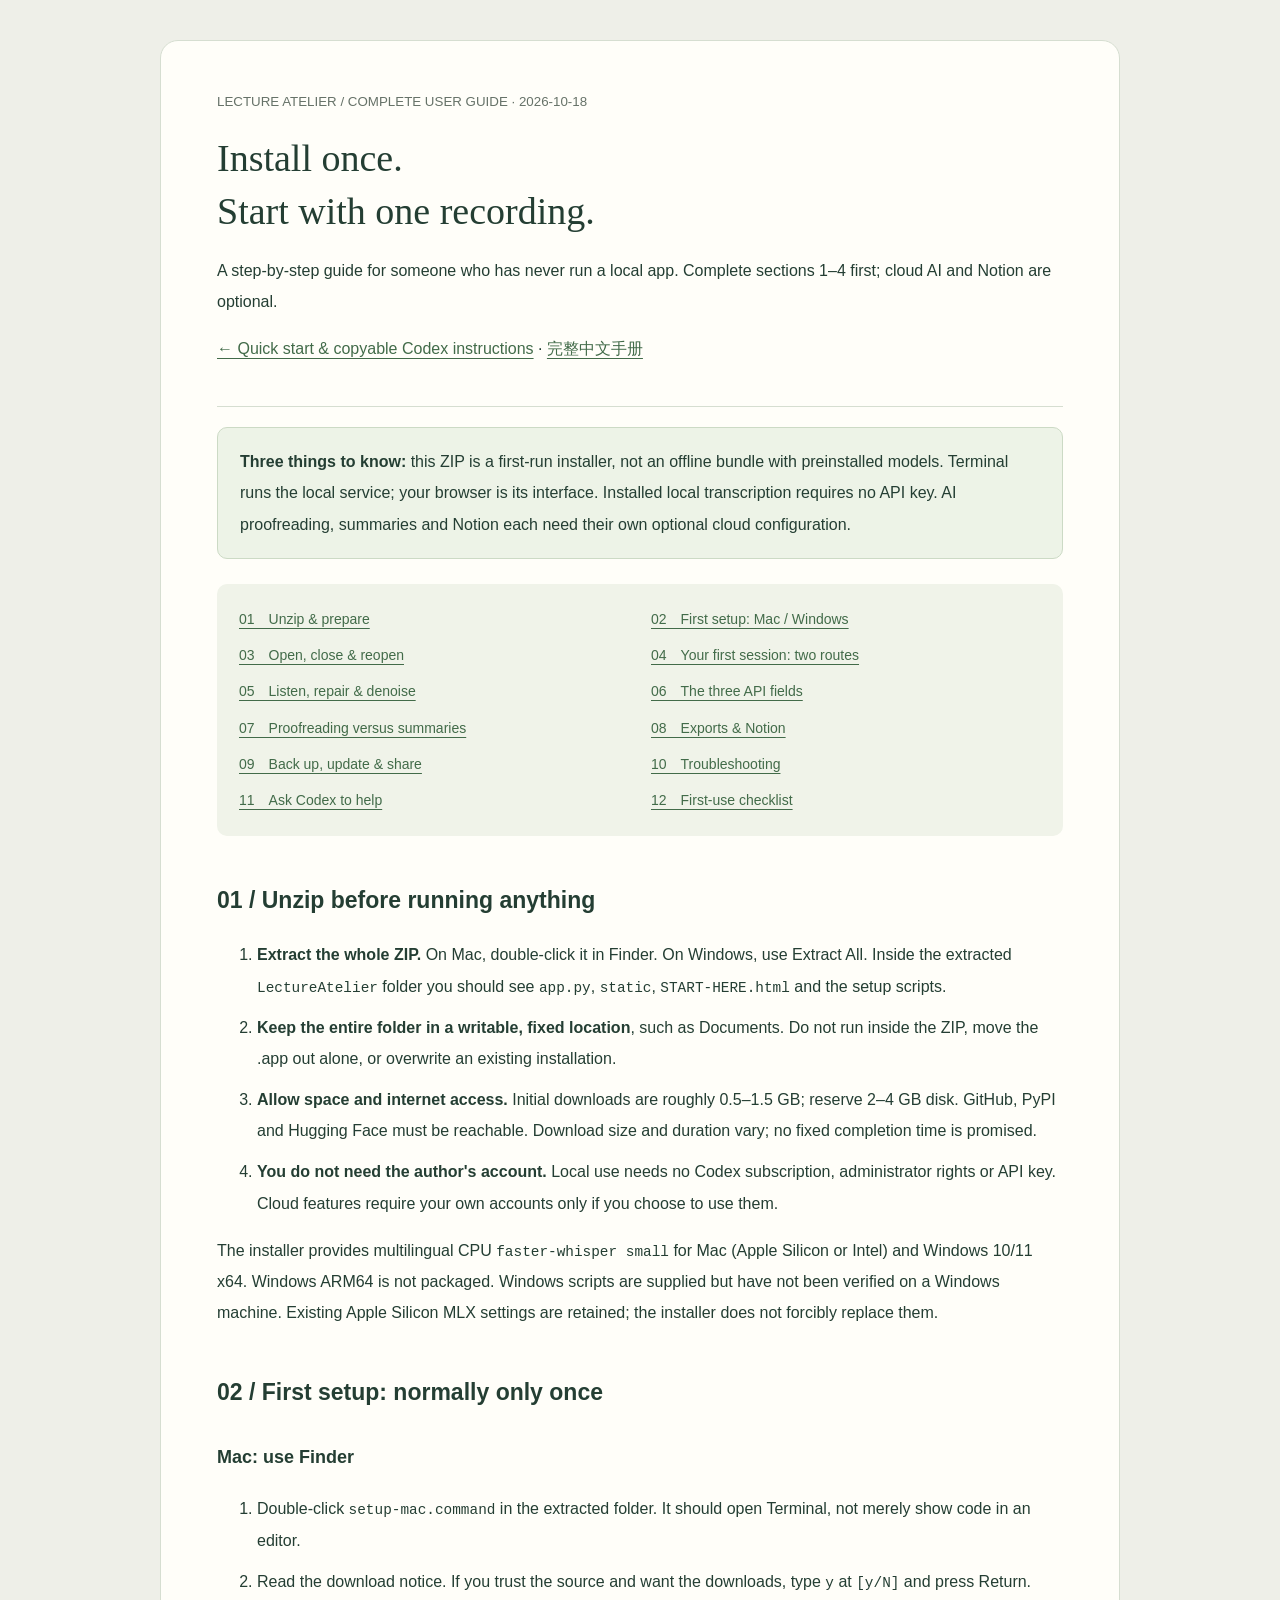
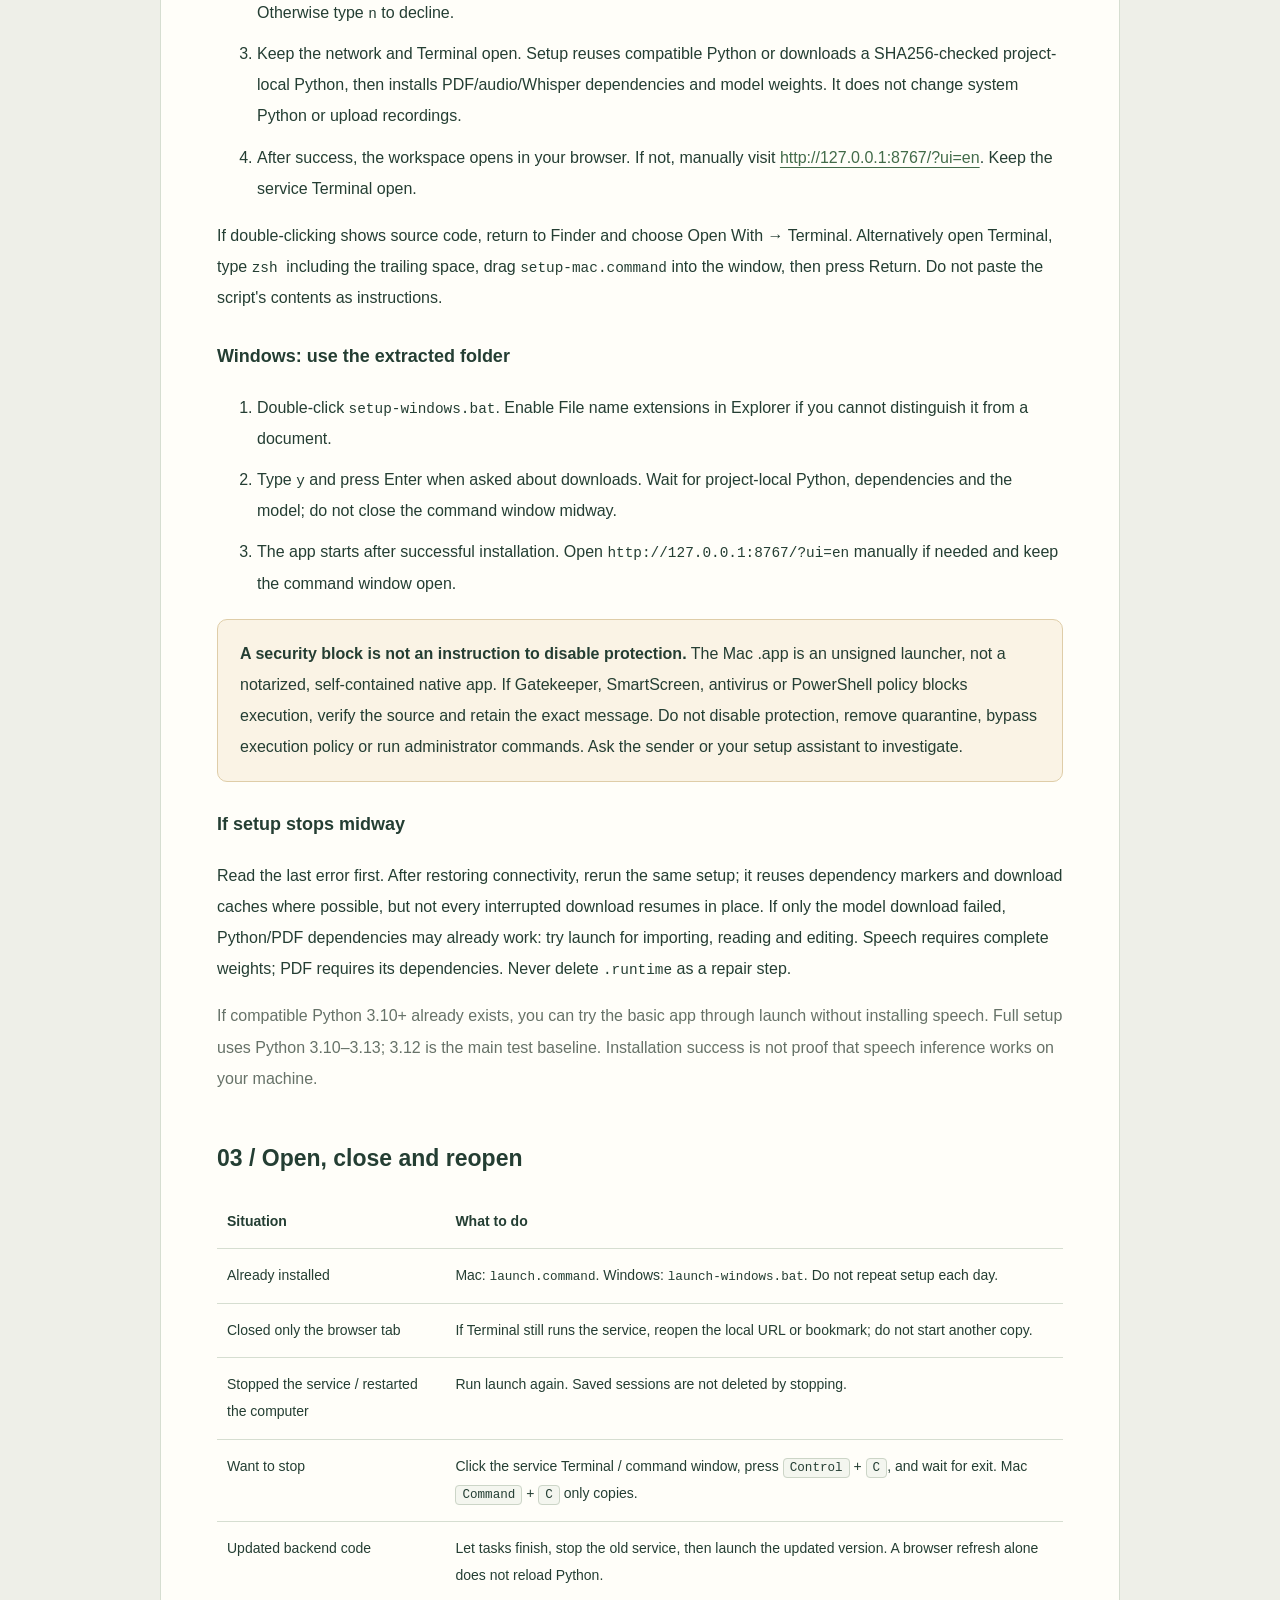
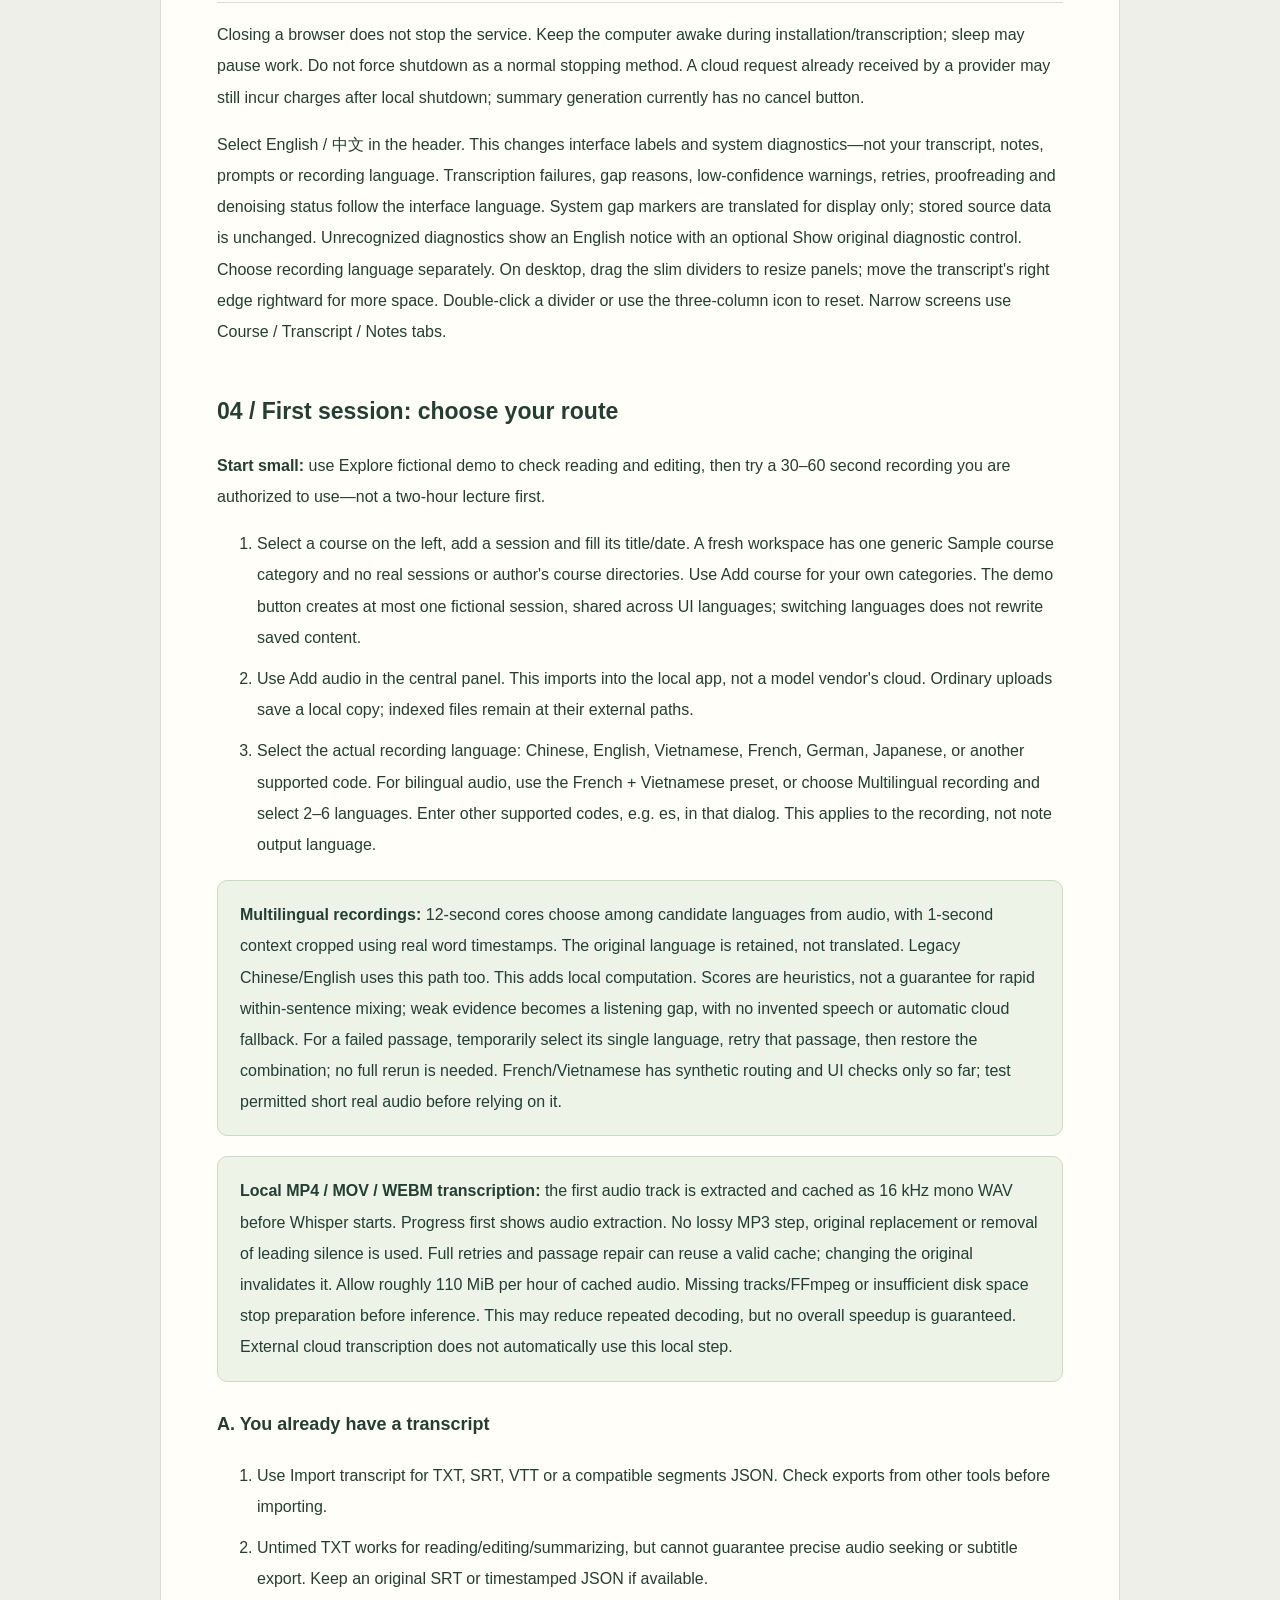
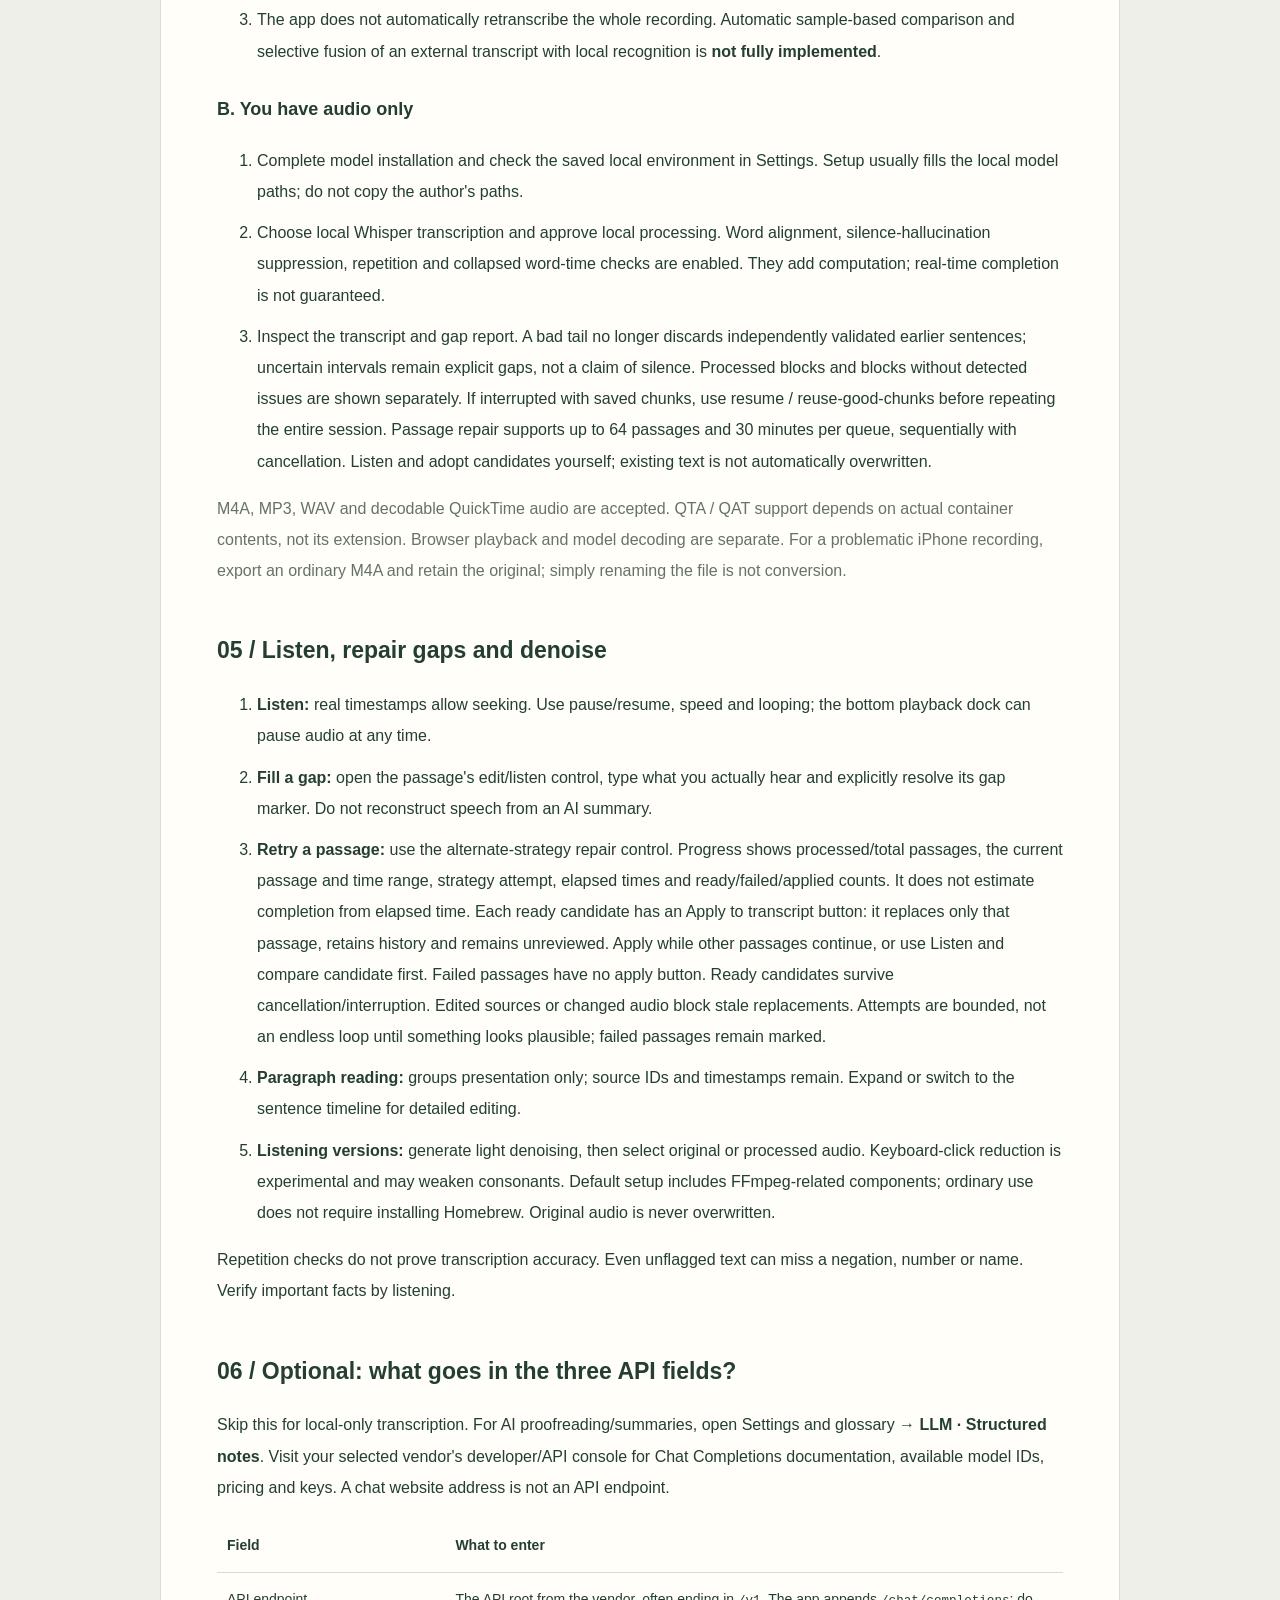
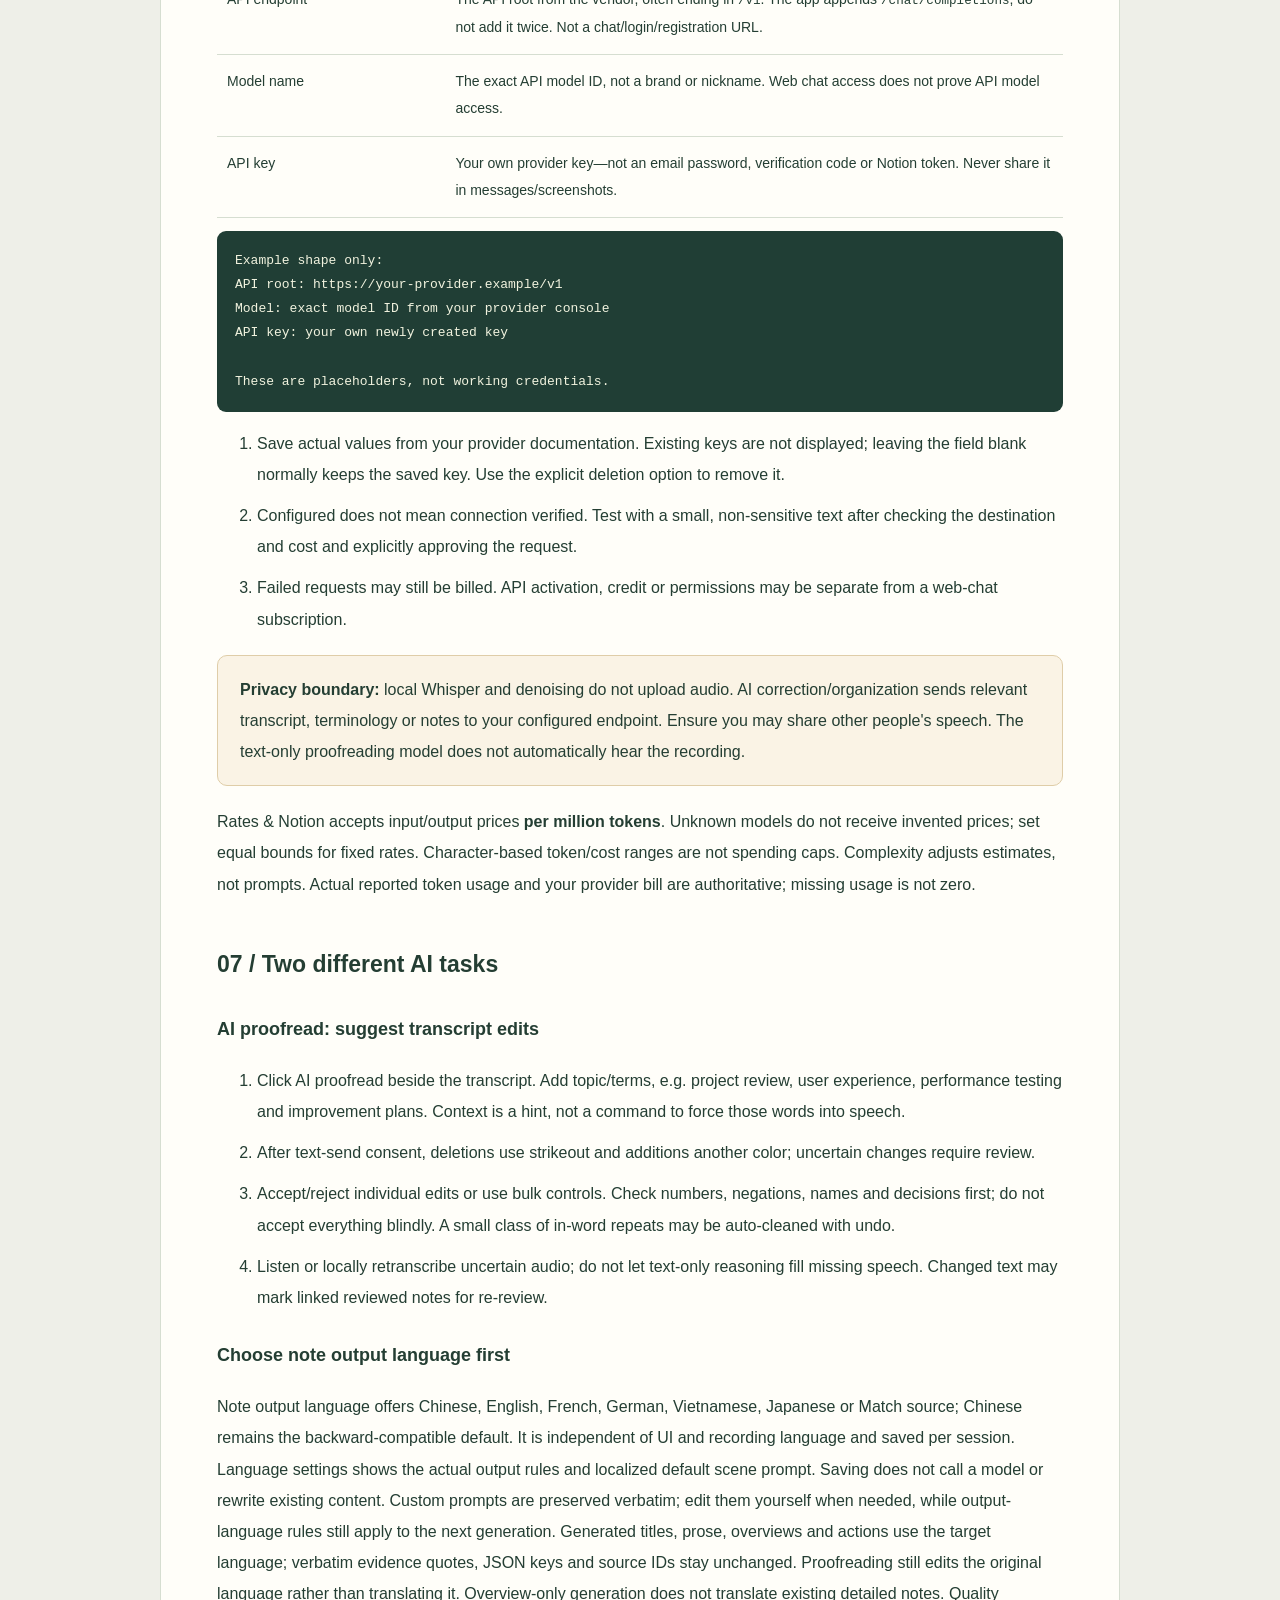
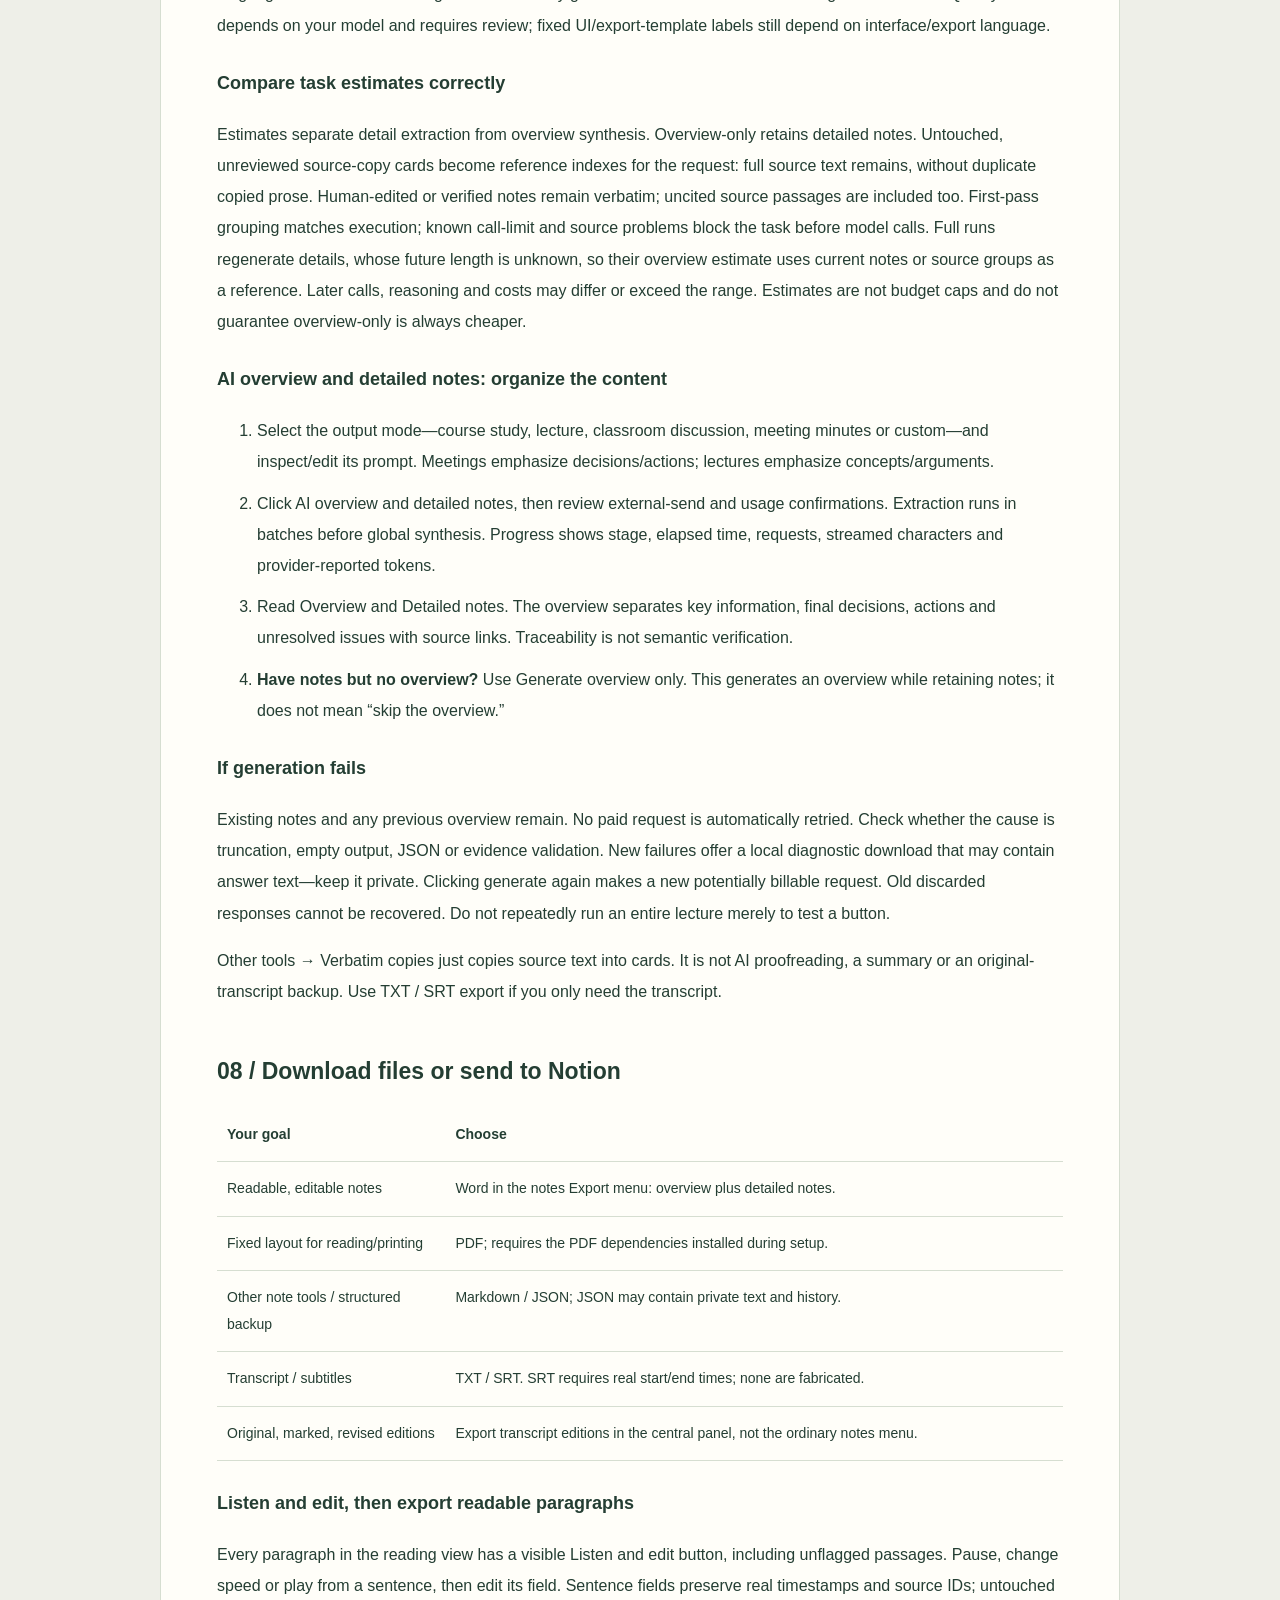
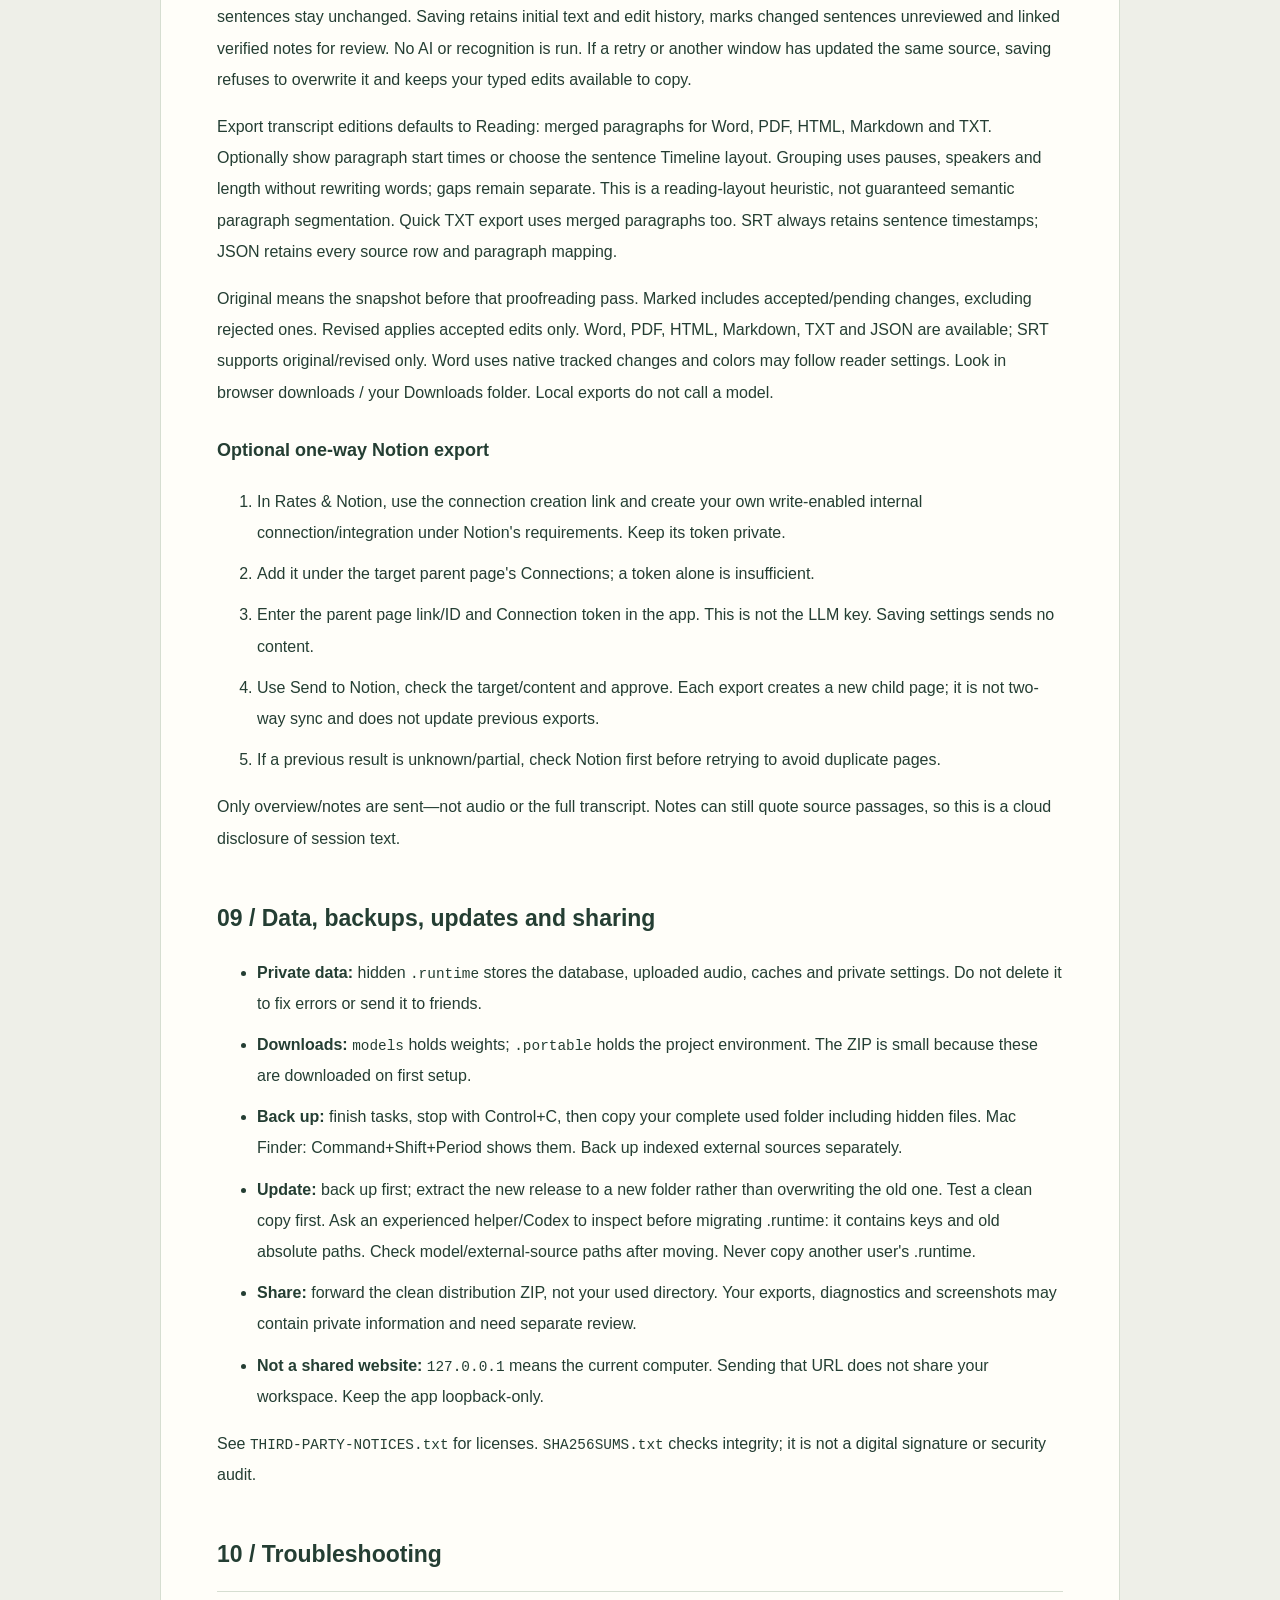
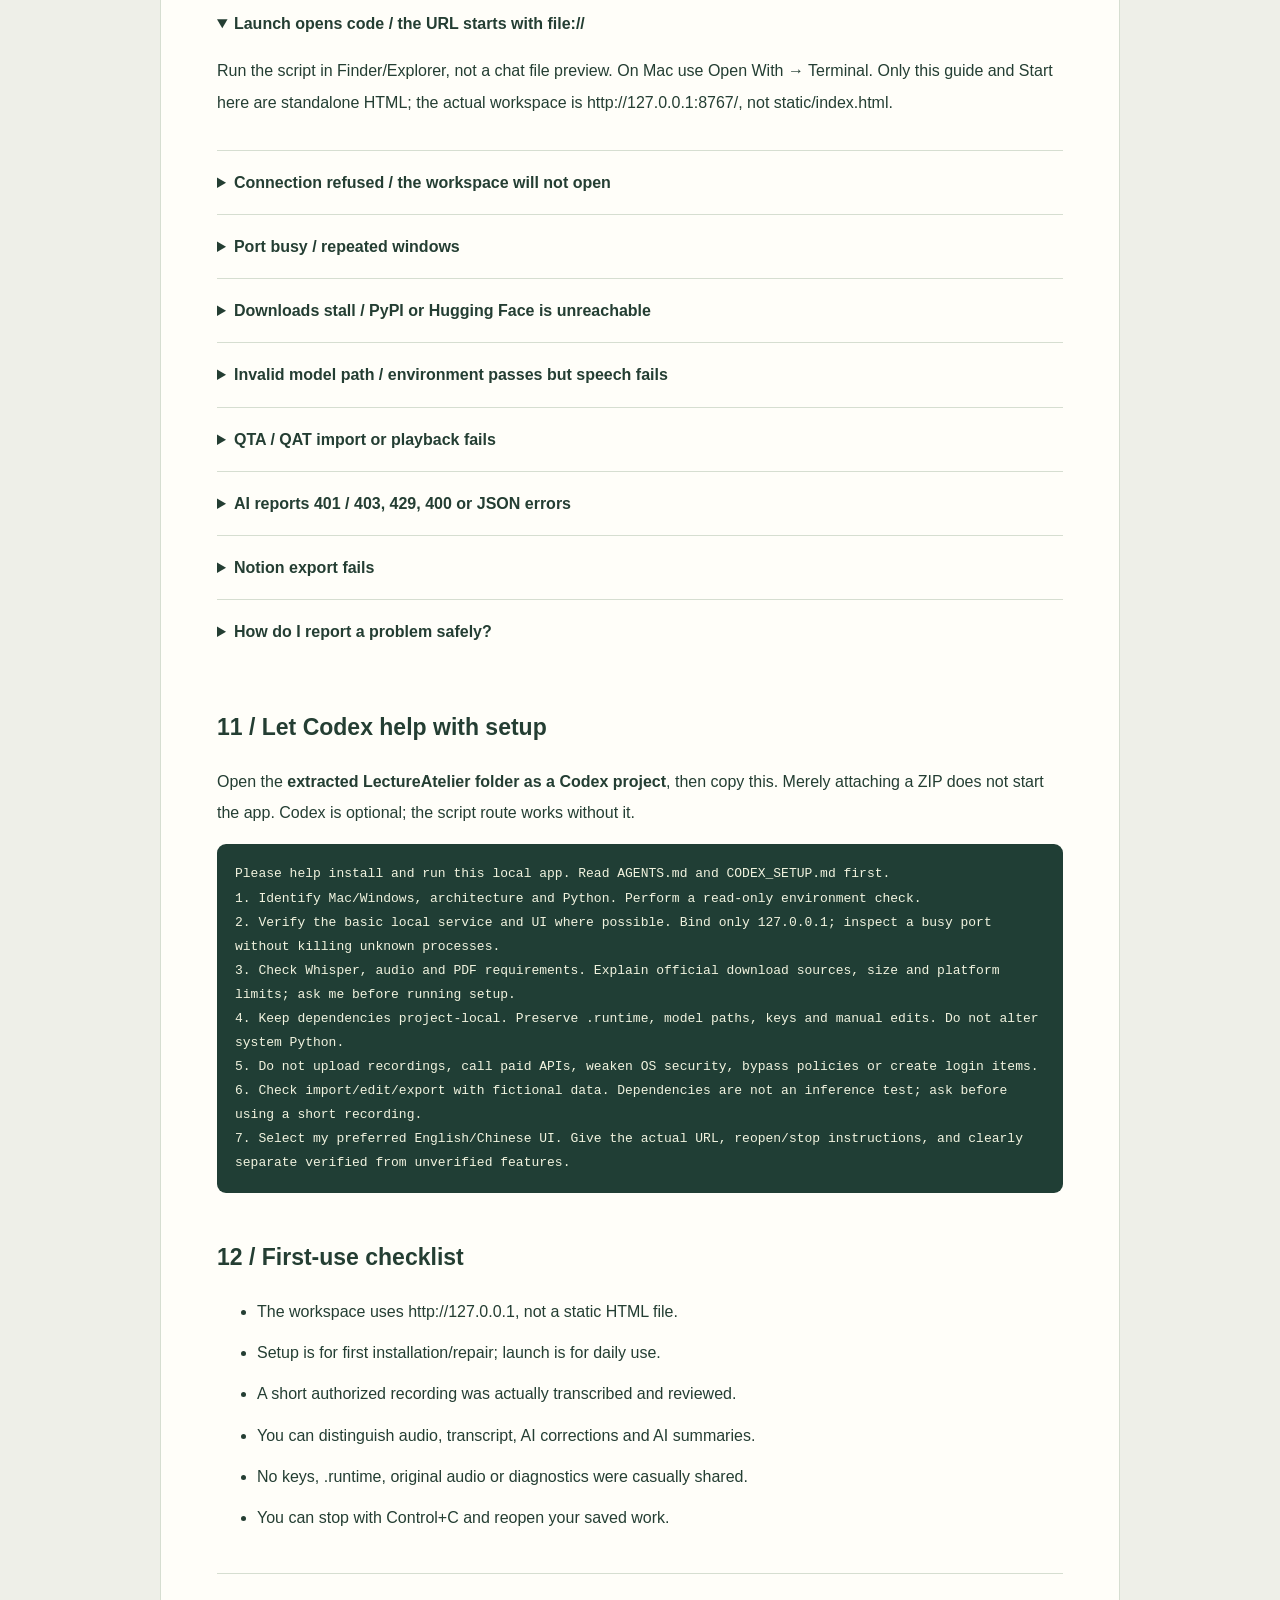
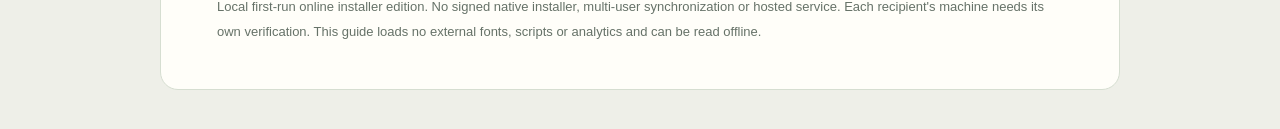
==== FRIEND-GUIDE-EN.html @ d47e8a56 "Initial public source release of Lecture Atelier" ====
<!doctype html>
<html lang="en"><head><meta charset="utf-8"><meta name="viewport" content="width=device-width,initial-scale=1">
<title>Complete installation & user guide · Lecture Atelier</title><style>
:root{color-scheme:light;--ink:#243e33;--muted:#667268;--line:#d6ded1}*{box-sizing:border-box}body{margin:0;background:#eeefe8;color:var(--ink);font:16px/1.95 -apple-system,BlinkMacSystemFont,"PingFang SC",sans-serif}main{max-width:960px;margin:40px auto;padding:44px 56px;background:#fffef9;border:1px solid var(--line);border-radius:18px}header{border-bottom:1px solid var(--line);padding-bottom:26px}small,.hint{color:var(--muted)}h1{font:500 38px/1.4 "Songti SC",Georgia,serif;margin:16px 0}h2{font-size:23px;margin:42px 0 14px}h3{font-size:18px;margin-top:25px}a{color:#426b49;text-underline-offset:4px;overflow-wrap:anywhere}nav{display:grid;grid-template-columns:1fr 1fr;gap:9px 22px;padding:22px;background:#f0f3e9;border-radius:10px;margin:25px 0}nav a{font-size:14px}.callout{padding:18px 22px;border:1px solid #ccdac5;border-radius:10px;background:#edf3e7;margin:20px 0}.warning{background:#faf3e5;border-color:#dfcda8}table{width:100%;border-collapse:collapse;font-size:14px}th,td{padding:13px 10px;text-align:left;border-bottom:1px solid var(--line);vertical-align:top;overflow-wrap:anywhere}th:first-child{width:27%}pre{padding:18px;background:#203e35;color:#f1f3df;border-radius:9px;white-space:pre-wrap;overflow-wrap:anywhere;font:13px/1.85 Menlo,Consolas,monospace}code,kbd{font-family:Menlo,Consolas,monospace;font-size:.9em;overflow-wrap:anywhere}kbd{border:1px solid #ccd5c7;border-radius:4px;padding:2px 6px;background:#f4f6ef}li{margin:10px 0}details{border-top:1px solid var(--line);padding:16px 0}summary{cursor:pointer;font-weight:600}section{scroll-margin-top:20px}:focus-visible{outline:3px solid #718b65;outline-offset:4px}footer{margin-top:40px;padding-top:20px;border-top:1px solid var(--line);font-size:13px;color:var(--muted)}@media(max-width:680px){main{margin:10px;padding:26px 22px}h1{font-size:29px}nav{grid-template-columns:1fr;padding:18px}table{font-size:13px}td,th{padding:10px 6px}ol,ul{padding-left:23px}}@media print{body{background:white}main{border:0;margin:0;padding:15px}nav{display:none}pre{background:#eee;color:#111}h2{break-after:avoid}}
</style></head><body><main>
<header><small>LECTURE ATELIER / COMPLETE USER GUIDE · 2026-10-18</small><h1>Install once.<br>Start with one recording.</h1><p>A step-by-step guide for someone who has never run a local app. Complete sections 1–4 first; cloud AI and Notion are optional.</p><p><a href="START-HERE.html">← Quick start & copyable Codex instructions</a> · <a href="FRIEND-GUIDE.html">完整中文手册</a></p></header>
<div class="callout"><strong>Three things to know:</strong> this ZIP is a first-run installer, not an offline bundle with preinstalled models. Terminal runs the local service; your browser is its interface. Installed local transcription requires no API key. AI proofreading, summaries and Notion each need their own optional cloud configuration.</div>
<nav aria-label="Contents"><a href="#prepare">01　Unzip & prepare</a><a href="#install">02　First setup: Mac / Windows</a><a href="#daily">03　Open, close & reopen</a><a href="#first">04　Your first session: two routes</a><a href="#review">05　Listen, repair & denoise</a><a href="#api">06　The three API fields</a><a href="#ai">07　Proofreading versus summaries</a><a href="#export">08　Exports & Notion</a><a href="#data">09　Back up, update & share</a><a href="#trouble">10　Troubleshooting</a><a href="#codex">11　Ask Codex to help</a><a href="#checklist">12　First-use checklist</a></nav>

<section id="prepare"><h2>01 / Unzip before running anything</h2><ol>
<li><strong>Extract the whole ZIP.</strong> On Mac, double-click it in Finder. On Windows, use Extract All. Inside the extracted <code>LectureAtelier</code> folder you should see <code>app.py</code>, <code>static</code>, <code>START-HERE.html</code> and the setup scripts.</li>
<li><strong>Keep the entire folder in a writable, fixed location</strong>, such as Documents. Do not run inside the ZIP, move the .app out alone, or overwrite an existing installation.</li>
<li><strong>Allow space and internet access.</strong> Initial downloads are roughly 0.5–1.5 GB; reserve 2–4 GB disk. GitHub, PyPI and Hugging Face must be reachable. Download size and duration vary; no fixed completion time is promised.</li>
<li><strong>You do not need the author's account.</strong> Local use needs no Codex subscription, administrator rights or API key. Cloud features require your own accounts only if you choose to use them.</li></ol>
<p>The installer provides multilingual CPU <code>faster-whisper small</code> for Mac (Apple Silicon or Intel) and Windows 10/11 x64. Windows ARM64 is not packaged. Windows scripts are supplied but have not been verified on a Windows machine. Existing Apple Silicon MLX settings are retained; the installer does not forcibly replace them.</p></section>

<section id="install"><h2>02 / First setup: normally only once</h2><h3>Mac: use Finder</h3><ol>
<li>Double-click <code>setup-mac.command</code> in the extracted folder. It should open Terminal, not merely show code in an editor.</li>
<li>Read the download notice. If you trust the source and want the downloads, type <code>y</code> at <code>[y/N]</code> and press Return. Otherwise type <code>n</code> to decline.</li>
<li>Keep the network and Terminal open. Setup reuses compatible Python or downloads a SHA256-checked project-local Python, then installs PDF/audio/Whisper dependencies and model weights. It does not change system Python or upload recordings.</li>
<li>After success, the workspace opens in your browser. If not, manually visit <a href="http://127.0.0.1:8767/?ui=en">http://127.0.0.1:8767/?ui=en</a>. Keep the service Terminal open.</li></ol>
<p>If double-clicking shows source code, return to Finder and choose Open With → Terminal. Alternatively open Terminal, type <code>zsh </code> including the trailing space, drag <code>setup-mac.command</code> into the window, then press Return. Do not paste the script's contents as instructions.</p>
<h3>Windows: use the extracted folder</h3><ol>
<li>Double-click <code>setup-windows.bat</code>. Enable File name extensions in Explorer if you cannot distinguish it from a document.</li>
<li>Type <code>y</code> and press Enter when asked about downloads. Wait for project-local Python, dependencies and the model; do not close the command window midway.</li>
<li>The app starts after successful installation. Open <code>http://127.0.0.1:8767/?ui=en</code> manually if needed and keep the command window open.</li></ol>
<div class="callout warning"><strong>A security block is not an instruction to disable protection.</strong> The Mac .app is an unsigned launcher, not a notarized, self-contained native app. If Gatekeeper, SmartScreen, antivirus or PowerShell policy blocks execution, verify the source and retain the exact message. Do not disable protection, remove quarantine, bypass execution policy or run administrator commands. Ask the sender or your setup assistant to investigate.</div>
<h3>If setup stops midway</h3><p>Read the last error first. After restoring connectivity, rerun the same setup; it reuses dependency markers and download caches where possible, but not every interrupted download resumes in place. If only the model download failed, Python/PDF dependencies may already work: try launch for importing, reading and editing. Speech requires complete weights; PDF requires its dependencies. Never delete <code>.runtime</code> as a repair step.</p>
<p class="hint">If compatible Python 3.10+ already exists, you can try the basic app through launch without installing speech. Full setup uses Python 3.10–3.13; 3.12 is the main test baseline. Installation success is not proof that speech inference works on your machine.</p></section>

<section id="daily"><h2>03 / Open, close and reopen</h2><table><thead><tr><th>Situation</th><th>What to do</th></tr></thead><tbody>
<tr><td>Already installed</td><td>Mac: <code>launch.command</code>. Windows: <code>launch-windows.bat</code>. Do not repeat setup each day.</td></tr>
<tr><td>Closed only the browser tab</td><td>If Terminal still runs the service, reopen the local URL or bookmark; do not start another copy.</td></tr>
<tr><td>Stopped the service / restarted the computer</td><td>Run launch again. Saved sessions are not deleted by stopping.</td></tr>
<tr><td>Want to stop</td><td>Click the service Terminal / command window, press <kbd>Control</kbd> + <kbd>C</kbd>, and wait for exit. Mac <kbd>Command</kbd> + <kbd>C</kbd> only copies.</td></tr>
<tr><td>Updated backend code</td><td>Let tasks finish, stop the old service, then launch the updated version. A browser refresh alone does not reload Python.</td></tr></tbody></table>
<p>Closing a browser does not stop the service. Keep the computer awake during installation/transcription; sleep may pause work. Do not force shutdown as a normal stopping method. A cloud request already received by a provider may still incur charges after local shutdown; summary generation currently has no cancel button.</p>
<p>Select English / 中文 in the header. This changes interface labels and system diagnostics—not your transcript, notes, prompts or recording language. Transcription failures, gap reasons, low-confidence warnings, retries, proofreading and denoising status follow the interface language. System gap markers are translated for display only; stored source data is unchanged. Unrecognized diagnostics show an English notice with an optional Show original diagnostic control. Choose recording language separately. On desktop, drag the slim dividers to resize panels; move the transcript's right edge rightward for more space. Double-click a divider or use the three-column icon to reset. Narrow screens use Course / Transcript / Notes tabs.</p></section>

<section id="first"><h2>04 / First session: choose your route</h2><p><strong>Start small:</strong> use Explore fictional demo to check reading and editing, then try a 30–60 second recording you are authorized to use—not a two-hour lecture first.</p><ol>
<li>Select a course on the left, add a session and fill its title/date. A fresh workspace has one generic Sample course category and no real sessions or author's course directories. Use Add course for your own categories. The demo button creates at most one fictional session, shared across UI languages; switching languages does not rewrite saved content.</li>
<li>Use Add audio in the central panel. This imports into the local app, not a model vendor's cloud. Ordinary uploads save a local copy; indexed files remain at their external paths.</li>
<li>Select the actual recording language: Chinese, English, Vietnamese, French, German, Japanese, or another supported code. For bilingual audio, use the French + Vietnamese preset, or choose Multilingual recording and select 2–6 languages. Enter other supported codes, e.g. es, in that dialog. This applies to the recording, not note output language.</li></ol>
<div class="callout"><strong>Multilingual recordings:</strong> 12-second cores choose among candidate languages from audio, with 1-second context cropped using real word timestamps. The original language is retained, not translated. Legacy Chinese/English uses this path too. This adds local computation. Scores are heuristics, not a guarantee for rapid within-sentence mixing; weak evidence becomes a listening gap, with no invented speech or automatic cloud fallback. For a failed passage, temporarily select its single language, retry that passage, then restore the combination; no full rerun is needed. French/Vietnamese has synthetic routing and UI checks only so far; test permitted short real audio before relying on it.</div>
<div class="callout"><strong>Local MP4 / MOV / WEBM transcription:</strong> the first audio track is extracted and cached as 16 kHz mono WAV before Whisper starts. Progress first shows audio extraction. No lossy MP3 step, original replacement or removal of leading silence is used. Full retries and passage repair can reuse a valid cache; changing the original invalidates it. Allow roughly 110 MiB per hour of cached audio. Missing tracks/FFmpeg or insufficient disk space stop preparation before inference. This may reduce repeated decoding, but no overall speedup is guaranteed. External cloud transcription does not automatically use this local step.</div>
<h3>A. You already have a transcript</h3><ol><li>Use Import transcript for TXT, SRT, VTT or a compatible segments JSON. Check exports from other tools before importing.</li><li>Untimed TXT works for reading/editing/summarizing, but cannot guarantee precise audio seeking or subtitle export. Keep an original SRT or timestamped JSON if available.</li><li>The app does not automatically retranscribe the whole recording. Automatic sample-based comparison and selective fusion of an external transcript with local recognition is <strong>not fully implemented</strong>.</li></ol>
<h3>B. You have audio only</h3><ol><li>Complete model installation and check the saved local environment in Settings. Setup usually fills the local model paths; do not copy the author's paths.</li><li>Choose local Whisper transcription and approve local processing. Word alignment, silence-hallucination suppression, repetition and collapsed word-time checks are enabled. They add computation; real-time completion is not guaranteed.</li><li>Inspect the transcript and gap report. A bad tail no longer discards independently validated earlier sentences; uncertain intervals remain explicit gaps, not a claim of silence. Processed blocks and blocks without detected issues are shown separately. If interrupted with saved chunks, use resume / reuse-good-chunks before repeating the entire session. Passage repair supports up to 64 passages and 30 minutes per queue, sequentially with cancellation. Listen and adopt candidates yourself; existing text is not automatically overwritten.</li></ol>
<p class="hint">M4A, MP3, WAV and decodable QuickTime audio are accepted. QTA / QAT support depends on actual container contents, not its extension. Browser playback and model decoding are separate. For a problematic iPhone recording, export an ordinary M4A and retain the original; simply renaming the file is not conversion.</p></section>

<section id="review"><h2>05 / Listen, repair gaps and denoise</h2><ol>
<li><strong>Listen:</strong> real timestamps allow seeking. Use pause/resume, speed and looping; the bottom playback dock can pause audio at any time.</li>
<li><strong>Fill a gap:</strong> open the passage's edit/listen control, type what you actually hear and explicitly resolve its gap marker. Do not reconstruct speech from an AI summary.</li>
<li><strong>Retry a passage:</strong> use the alternate-strategy repair control. Progress shows processed/total passages, the current passage and time range, strategy attempt, elapsed times and ready/failed/applied counts. It does not estimate completion from elapsed time. Each ready candidate has an Apply to transcript button: it replaces only that passage, retains history and remains unreviewed. Apply while other passages continue, or use Listen and compare candidate first. Failed passages have no apply button. Ready candidates survive cancellation/interruption. Edited sources or changed audio block stale replacements. Attempts are bounded, not an endless loop until something looks plausible; failed passages remain marked.</li>
<li><strong>Paragraph reading:</strong> groups presentation only; source IDs and timestamps remain. Expand or switch to the sentence timeline for detailed editing.</li>
<li><strong>Listening versions:</strong> generate light denoising, then select original or processed audio. Keyboard-click reduction is experimental and may weaken consonants. Default setup includes FFmpeg-related components; ordinary use does not require installing Homebrew. Original audio is never overwritten.</li></ol><p>Repetition checks do not prove transcription accuracy. Even unflagged text can miss a negation, number or name. Verify important facts by listening.</p></section>

<section id="api"><h2>06 / Optional: what goes in the three API fields?</h2><p>Skip this for local-only transcription. For AI proofreading/summaries, open Settings and glossary → <strong>LLM · Structured notes</strong>. Visit your selected vendor's developer/API console for Chat Completions documentation, available model IDs, pricing and keys. A chat website address is not an API endpoint.</p>
<table><thead><tr><th>Field</th><th>What to enter</th></tr></thead><tbody><tr><td>API endpoint</td><td>The API root from the vendor, often ending in <code>/v1</code>. The app appends <code>/chat/completions</code>; do not add it twice. Not a chat/login/registration URL.</td></tr><tr><td>Model name</td><td>The exact API model ID, not a brand or nickname. Web chat access does not prove API model access.</td></tr><tr><td>API key</td><td>Your own provider key—not an email password, verification code or Notion token. Never share it in messages/screenshots.</td></tr></tbody></table>
<pre>Example shape only:
API root: https://your-provider.example/v1
Model: exact model ID from your provider console
API key: your own newly created key

These are placeholders, not working credentials.</pre>
<ol><li>Save actual values from your provider documentation. Existing keys are not displayed; leaving the field blank normally keeps the saved key. Use the explicit deletion option to remove it.</li><li>Configured does not mean connection verified. Test with a small, non-sensitive text after checking the destination and cost and explicitly approving the request.</li><li>Failed requests may still be billed. API activation, credit or permissions may be separate from a web-chat subscription.</li></ol>
<div class="callout warning"><strong>Privacy boundary:</strong> local Whisper and denoising do not upload audio. AI correction/organization sends relevant transcript, terminology or notes to your configured endpoint. Ensure you may share other people's speech. The text-only proofreading model does not automatically hear the recording.</div>
<p>Rates & Notion accepts input/output prices <strong>per million tokens</strong>. Unknown models do not receive invented prices; set equal bounds for fixed rates. Character-based token/cost ranges are not spending caps. Complexity adjusts estimates, not prompts. Actual reported token usage and your provider bill are authoritative; missing usage is not zero.</p></section>

<section id="ai"><h2>07 / Two different AI tasks</h2><h3>AI proofread: suggest transcript edits</h3><ol><li>Click AI proofread beside the transcript. Add topic/terms, e.g. project review, user experience, performance testing and improvement plans. Context is a hint, not a command to force those words into speech.</li><li>After text-send consent, deletions use strikeout and additions another color; uncertain changes require review.</li><li>Accept/reject individual edits or use bulk controls. Check numbers, negations, names and decisions first; do not accept everything blindly. A small class of in-word repeats may be auto-cleaned with undo.</li><li>Listen or locally retranscribe uncertain audio; do not let text-only reasoning fill missing speech. Changed text may mark linked reviewed notes for re-review.</li></ol>
<h3>Choose note output language first</h3><p>Note output language offers Chinese, English, French, German, Vietnamese, Japanese or Match source; Chinese remains the backward-compatible default. It is independent of UI and recording language and saved per session. Language settings shows the actual output rules and localized default scene prompt. Saving does not call a model or rewrite existing content. Custom prompts are preserved verbatim; edit them yourself when needed, while output-language rules still apply to the next generation. Generated titles, prose, overviews and actions use the target language; verbatim evidence quotes, JSON keys and source IDs stay unchanged. Proofreading still edits the original language rather than translating it. Overview-only generation does not translate existing detailed notes. Quality depends on your model and requires review; fixed UI/export-template labels still depend on interface/export language.</p>
<h3>Compare task estimates correctly</h3><p>Estimates separate detail extraction from overview synthesis. Overview-only retains detailed notes. Untouched, unreviewed source-copy cards become reference indexes for the request: full source text remains, without duplicate copied prose. Human-edited or verified notes remain verbatim; uncited source passages are included too. First-pass grouping matches execution; known call-limit and source problems block the task before model calls. Full runs regenerate details, whose future length is unknown, so their overview estimate uses current notes or source groups as a reference. Later calls, reasoning and costs may differ or exceed the range. Estimates are not budget caps and do not guarantee overview-only is always cheaper.</p>
<h3>AI overview and detailed notes: organize the content</h3><ol><li>Select the output mode—course study, lecture, classroom discussion, meeting minutes or custom—and inspect/edit its prompt. Meetings emphasize decisions/actions; lectures emphasize concepts/arguments.</li><li>Click AI overview and detailed notes, then review external-send and usage confirmations. Extraction runs in batches before global synthesis. Progress shows stage, elapsed time, requests, streamed characters and provider-reported tokens.</li><li>Read Overview and Detailed notes. The overview separates key information, final decisions, actions and unresolved issues with source links. Traceability is not semantic verification.</li><li><strong>Have notes but no overview?</strong> Use Generate overview only. This generates an overview while retaining notes; it does not mean “skip the overview.”</li></ol>
<h3>If generation fails</h3><p>Existing notes and any previous overview remain. No paid request is automatically retried. Check whether the cause is truncation, empty output, JSON or evidence validation. New failures offer a local diagnostic download that may contain answer text—keep it private. Clicking generate again makes a new potentially billable request. Old discarded responses cannot be recovered. Do not repeatedly run an entire lecture merely to test a button.</p>
<p>Other tools → Verbatim copies just copies source text into cards. It is not AI proofreading, a summary or an original-transcript backup. Use TXT / SRT export if you only need the transcript.</p></section>

<section id="export"><h2>08 / Download files or send to Notion</h2><table><thead><tr><th>Your goal</th><th>Choose</th></tr></thead><tbody><tr><td>Readable, editable notes</td><td>Word in the notes Export menu: overview plus detailed notes.</td></tr><tr><td>Fixed layout for reading/printing</td><td>PDF; requires the PDF dependencies installed during setup.</td></tr><tr><td>Other note tools / structured backup</td><td>Markdown / JSON; JSON may contain private text and history.</td></tr><tr><td>Transcript / subtitles</td><td>TXT / SRT. SRT requires real start/end times; none are fabricated.</td></tr><tr><td>Original, marked, revised editions</td><td>Export transcript editions in the central panel, not the ordinary notes menu.</td></tr></tbody></table>
<h3>Listen and edit, then export readable paragraphs</h3><p>Every paragraph in the reading view has a visible Listen and edit button, including unflagged passages. Pause, change speed or play from a sentence, then edit its field. Sentence fields preserve real timestamps and source IDs; untouched sentences stay unchanged. Saving retains initial text and edit history, marks changed sentences unreviewed and linked verified notes for review. No AI or recognition is run. If a retry or another window has updated the same source, saving refuses to overwrite it and keeps your typed edits available to copy.</p><p>Export transcript editions defaults to Reading: merged paragraphs for Word, PDF, HTML, Markdown and TXT. Optionally show paragraph start times or choose the sentence Timeline layout. Grouping uses pauses, speakers and length without rewriting words; gaps remain separate. This is a reading-layout heuristic, not guaranteed semantic paragraph segmentation. Quick TXT export uses merged paragraphs too. SRT always retains sentence timestamps; JSON retains every source row and paragraph mapping.</p>
<p>Original means the snapshot before that proofreading pass. Marked includes accepted/pending changes, excluding rejected ones. Revised applies accepted edits only. Word, PDF, HTML, Markdown, TXT and JSON are available; SRT supports original/revised only. Word uses native tracked changes and colors may follow reader settings. Look in browser downloads / your Downloads folder. Local exports do not call a model.</p>
<h3>Optional one-way Notion export</h3><ol><li>In Rates & Notion, use the connection creation link and create your own write-enabled internal connection/integration under Notion's requirements. Keep its token private.</li><li>Add it under the target parent page's Connections; a token alone is insufficient.</li><li>Enter the parent page link/ID and Connection token in the app. This is not the LLM key. Saving settings sends no content.</li><li>Use Send to Notion, check the target/content and approve. Each export creates a new child page; it is not two-way sync and does not update previous exports.</li><li>If a previous result is unknown/partial, check Notion first before retrying to avoid duplicate pages.</li></ol><p>Only overview/notes are sent—not audio or the full transcript. Notes can still quote source passages, so this is a cloud disclosure of session text.</p></section>

<section id="data"><h2>09 / Data, backups, updates and sharing</h2><ul>
<li><strong>Private data:</strong> hidden <code>.runtime</code> stores the database, uploaded audio, caches and private settings. Do not delete it to fix errors or send it to friends.</li>
<li><strong>Downloads:</strong> <code>models</code> holds weights; <code>.portable</code> holds the project environment. The ZIP is small because these are downloaded on first setup.</li>
<li><strong>Back up:</strong> finish tasks, stop with Control+C, then copy your complete used folder including hidden files. Mac Finder: Command+Shift+Period shows them. Back up indexed external sources separately.</li>
<li><strong>Update:</strong> back up first; extract the new release to a new folder rather than overwriting the old one. Test a clean copy first. Ask an experienced helper/Codex to inspect before migrating .runtime: it contains keys and old absolute paths. Check model/external-source paths after moving. Never copy another user's .runtime.</li>
<li><strong>Share:</strong> forward the clean distribution ZIP, not your used directory. Your exports, diagnostics and screenshots may contain private information and need separate review.</li>
<li><strong>Not a shared website:</strong> <code>127.0.0.1</code> means the current computer. Sending that URL does not share your workspace. Keep the app loopback-only.</li></ul>
<p>See <code>THIRD-PARTY-NOTICES.txt</code> for licenses. <code>SHA256SUMS.txt</code> checks integrity; it is not a digital signature or security audit.</p></section>

<section id="trouble"><h2>10 / Troubleshooting</h2>
<details open><summary>Launch opens code / the URL starts with file://</summary><p>Run the script in Finder/Explorer, not a chat file preview. On Mac use Open With → Terminal. Only this guide and Start here are standalone HTML; the actual workspace is http://127.0.0.1:8767/, not static/index.html.</p></details>
<details><summary>Connection refused / the workspace will not open</summary><p>Check the service Terminal; restart with launch if stopped. If installation failed, inspect its last error first. You do not need a public domain or a 0.0.0.0 listener.</p></details>
<details><summary>Port busy / repeated windows</summary><p>Check the existing URL and Terminal first. Do not keep launching copies or kill every Python process. If another application owns the port, have a helper choose an unused one. Do not run two services against the same database.</p></details>
<details><summary>Downloads stall / PyPI or Hugging Face is unreachable</summary><p>Keep the exact error, check official-source connectivity, then rerun setup. Do not use unknown scripts to alter proxies, bypass certificate checks or switch to an untrusted mirror. Distinguish Python/dependency failures from model failures.</p></details>
<details><summary>Invalid model path / environment passes but speech fails</summary><p>Check completed setup and launch normally. Verify backend, Python and model paths, not the sender's paths. Dependency checks do not prove adequate memory, decodable audio or successful inference. Try a short recording and inspect the error.</p></details>
<details><summary>QTA / QAT import or playback fails</summary><p>Retain the original and export ordinary M4A; renaming is not conversion. Container/codec support varies. Multi-track processing uses the first audio track, not spatial effects or additional layers.</p></details>
<details><summary>AI reports 401 / 403, 429, 400 or JSON errors</summary><p>401/403: key/model access; 429: credit/rate limits; 400: root URL, model ID and streamed Chat Completions JSON compatibility. For JSON/truncation, inspect diagnostics/usage rather than retrying endlessly. Configured is not authenticated; failure does not imply no charge.</p></details>
<details><summary>Notion export fails</summary><p>Check the connection token, parent page sharing and write access. An unknown previous result may already have created a page. An LLM key cannot replace a Notion token.</p></details>
<details><summary>How do I report a problem safely?</summary><p>Send OS version, CPU/chip, script name, steps, timestamp and the last error lines. Redact keys, accounts, personal paths and lecture text. Do not send .runtime, full audio or diagnostic answer text by default.</p></details></section>

<section id="codex"><h2>11 / Let Codex help with setup</h2><p>Open the <strong>extracted LectureAtelier folder as a Codex project</strong>, then copy this. Merely attaching a ZIP does not start the app. Codex is optional; the script route works without it.</p>
<pre>Please help install and run this local app. Read AGENTS.md and CODEX_SETUP.md first.
1. Identify Mac/Windows, architecture and Python. Perform a read-only environment check.
2. Verify the basic local service and UI where possible. Bind only 127.0.0.1; inspect a busy port without killing unknown processes.
3. Check Whisper, audio and PDF requirements. Explain official download sources, size and platform limits; ask me before running setup.
4. Keep dependencies project-local. Preserve .runtime, model paths, keys and manual edits. Do not alter system Python.
5. Do not upload recordings, call paid APIs, weaken OS security, bypass policies or create login items.
6. Check import/edit/export with fictional data. Dependencies are not an inference test; ask before using a short recording.
7. Select my preferred English/Chinese UI. Give the actual URL, reopen/stop instructions, and clearly separate verified from unverified features.</pre></section>
<section id="checklist"><h2>12 / First-use checklist</h2><ul><li>The workspace uses http://127.0.0.1, not a static HTML file.</li><li>Setup is for first installation/repair; launch is for daily use.</li><li>A short authorized recording was actually transcribed and reviewed.</li><li>You can distinguish audio, transcript, AI corrections and AI summaries.</li><li>No keys, .runtime, original audio or diagnostics were casually shared.</li><li>You can stop with Control+C and reopen your saved work.</li></ul></section>
<footer>Local first-run online installer edition. No signed native installer, multi-user synchronization or hosted service. Each recipient's machine needs its own verification. This guide loads no external fonts, scripts or analytics and can be read offline.</footer>
</main></body></html>
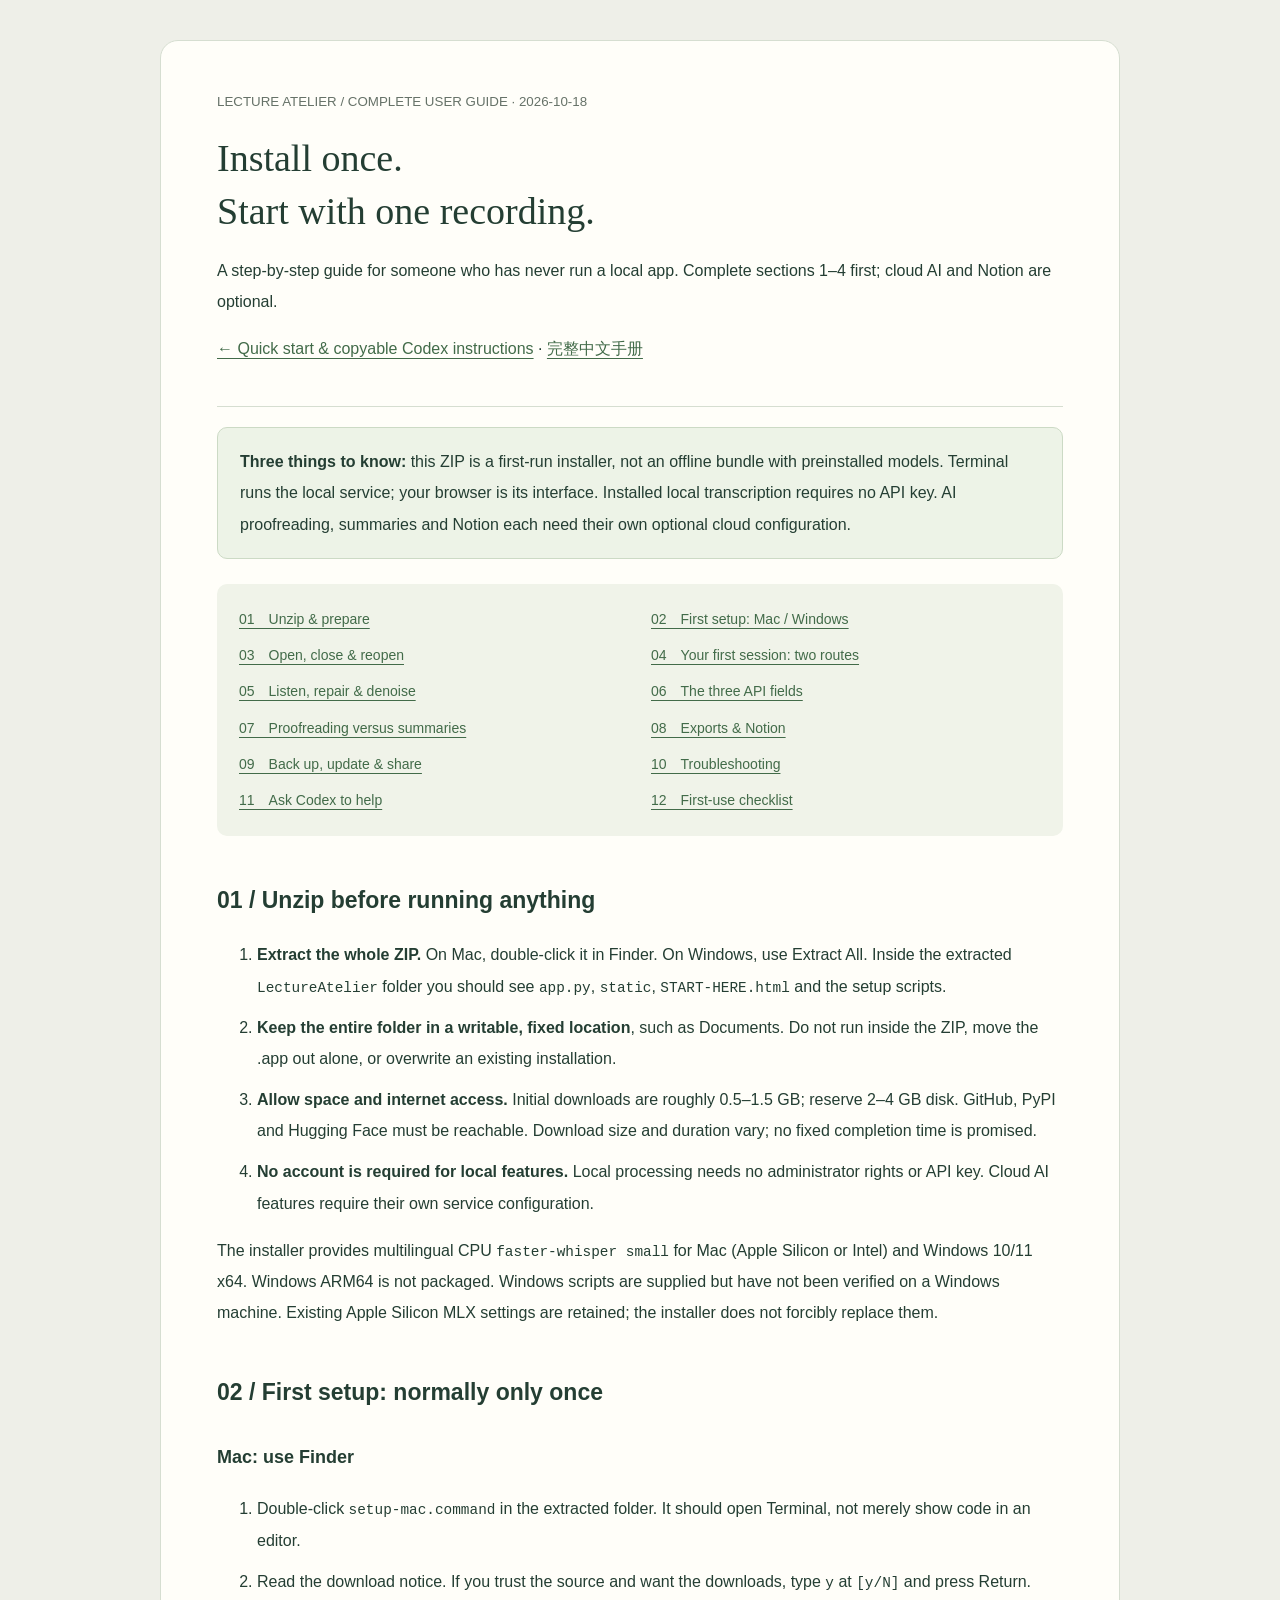
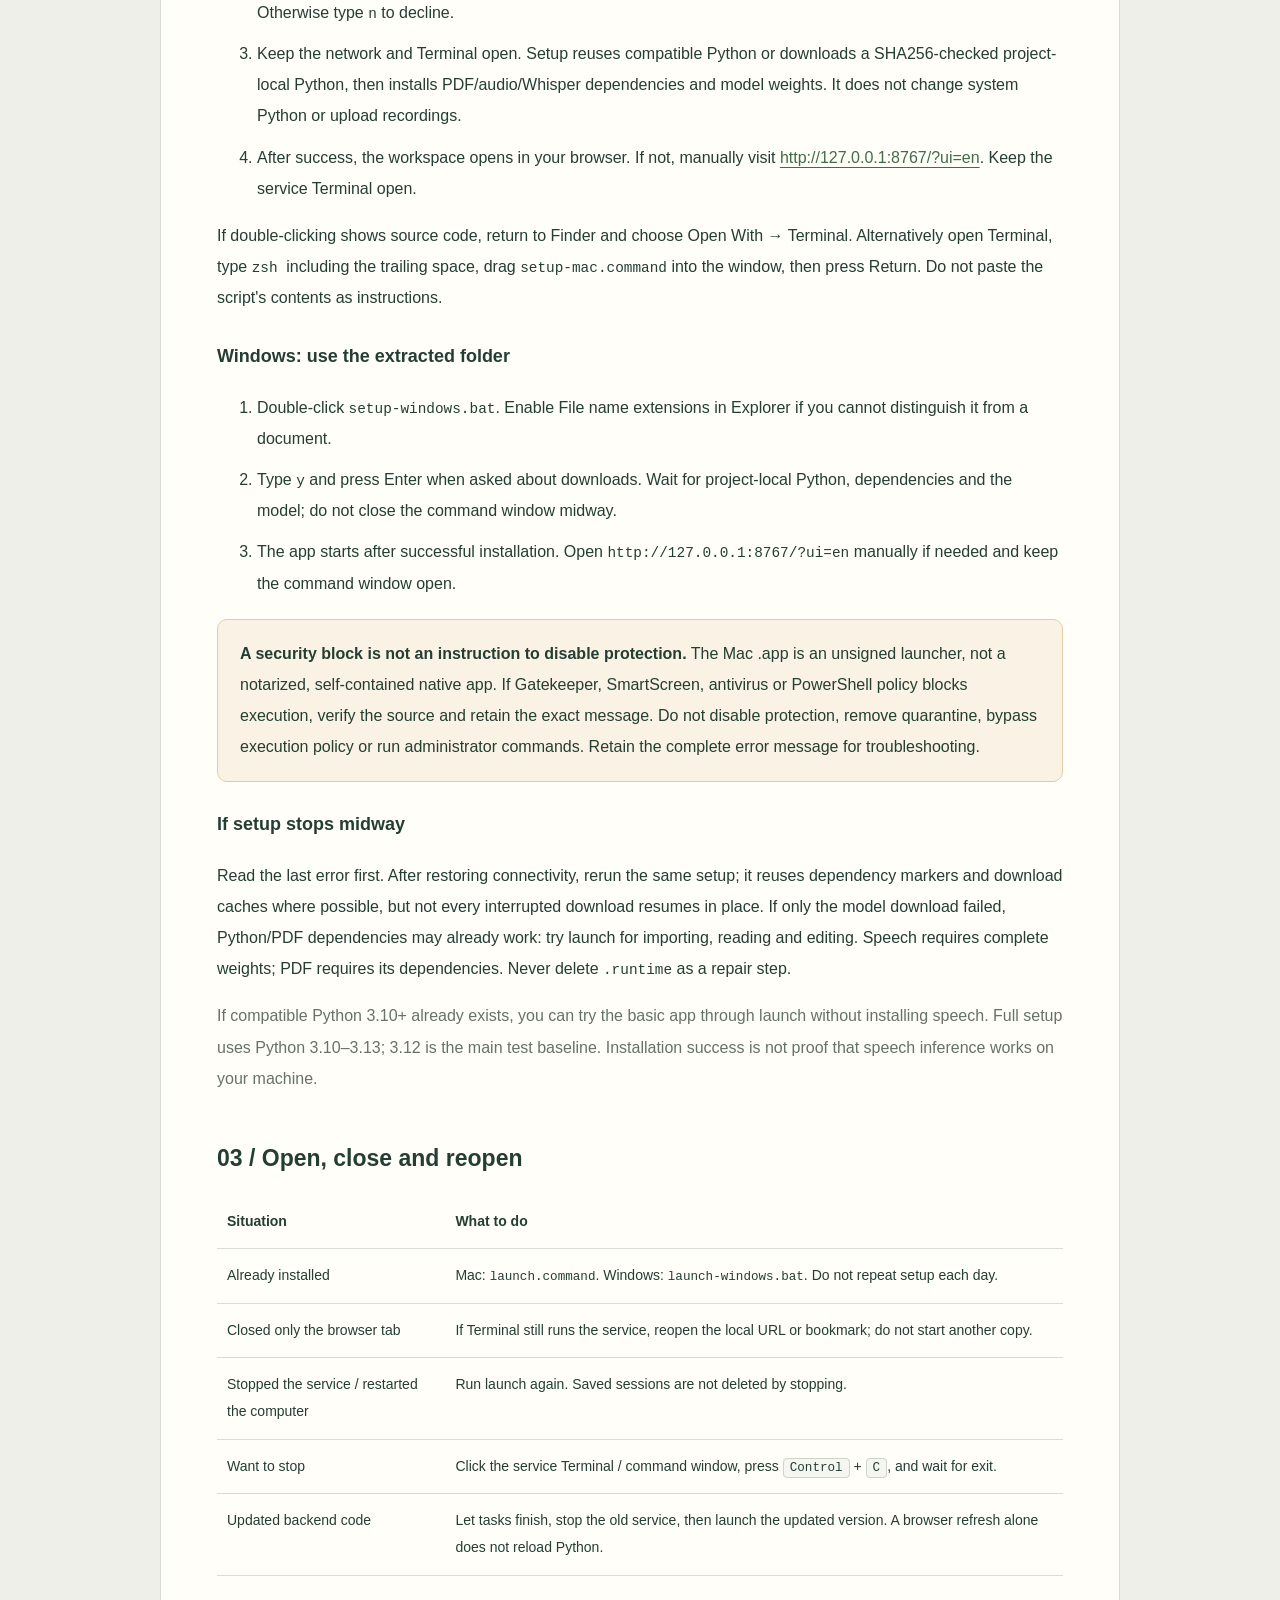
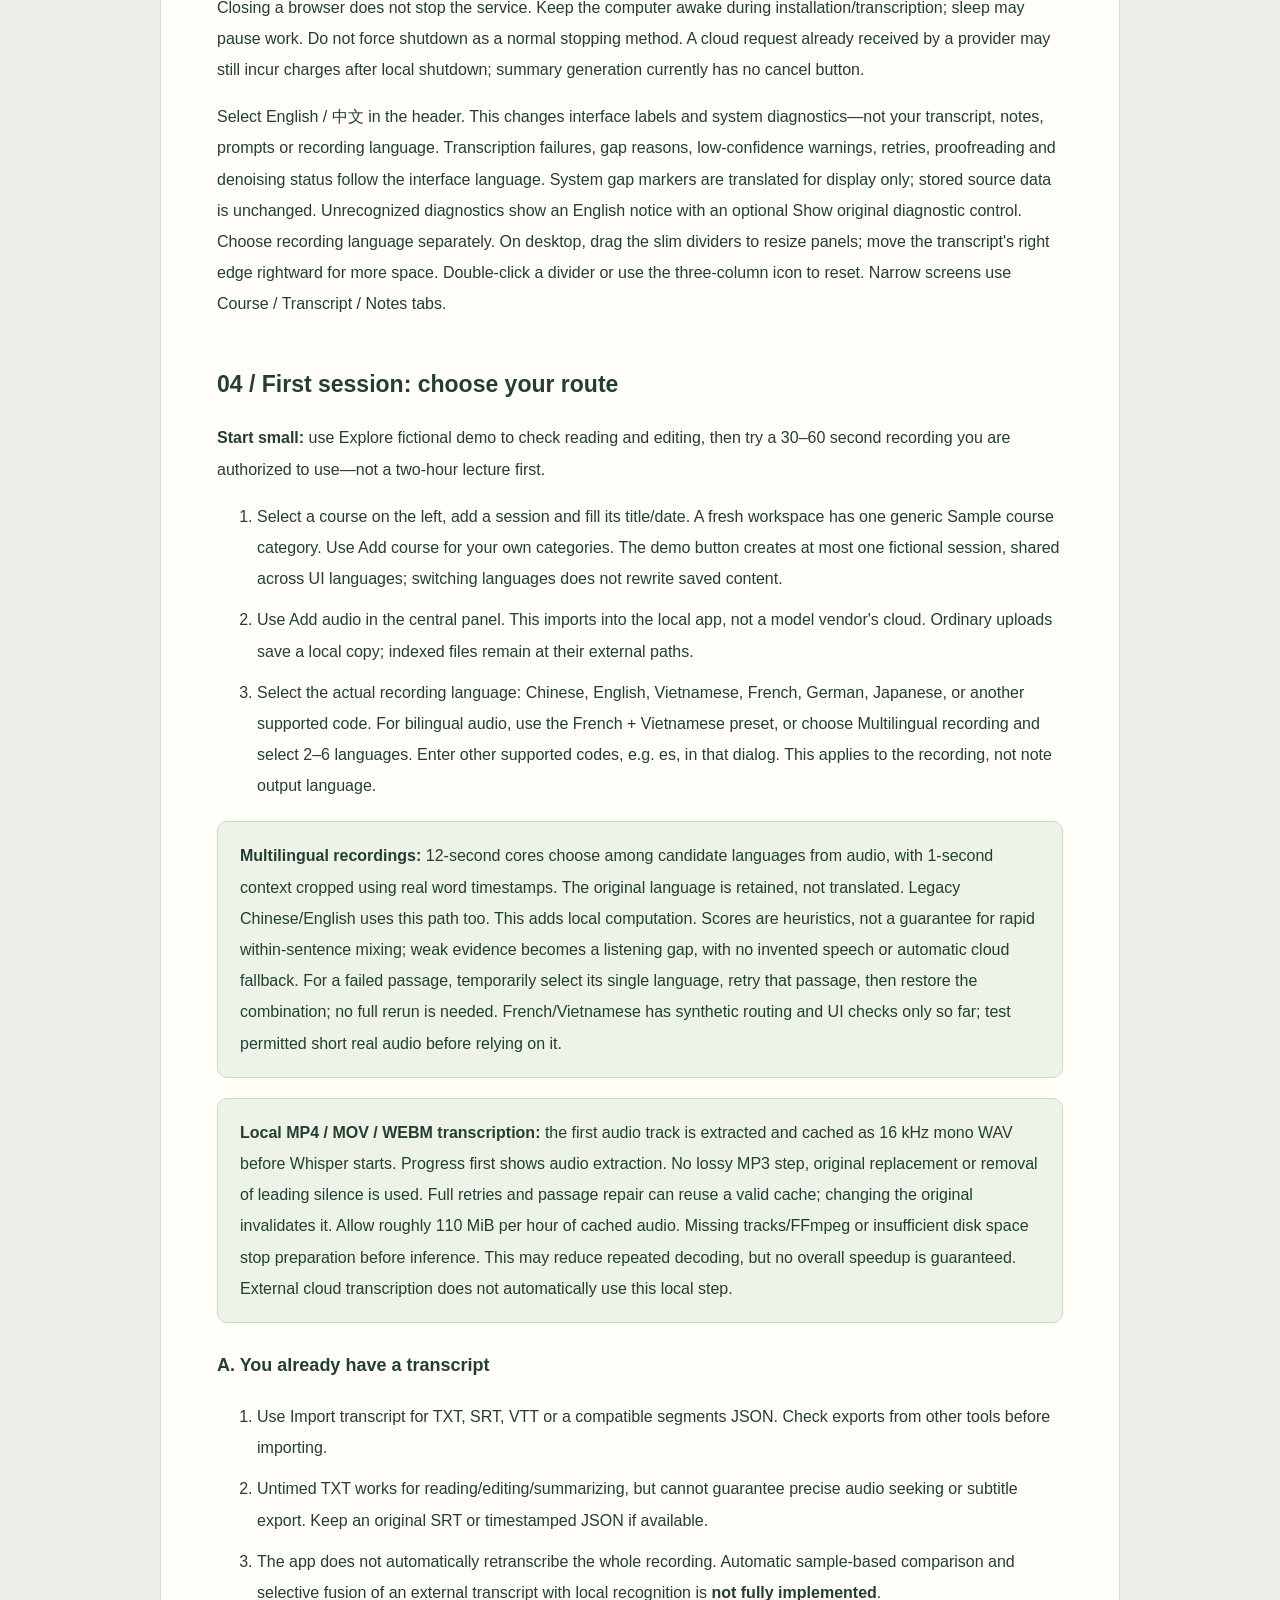
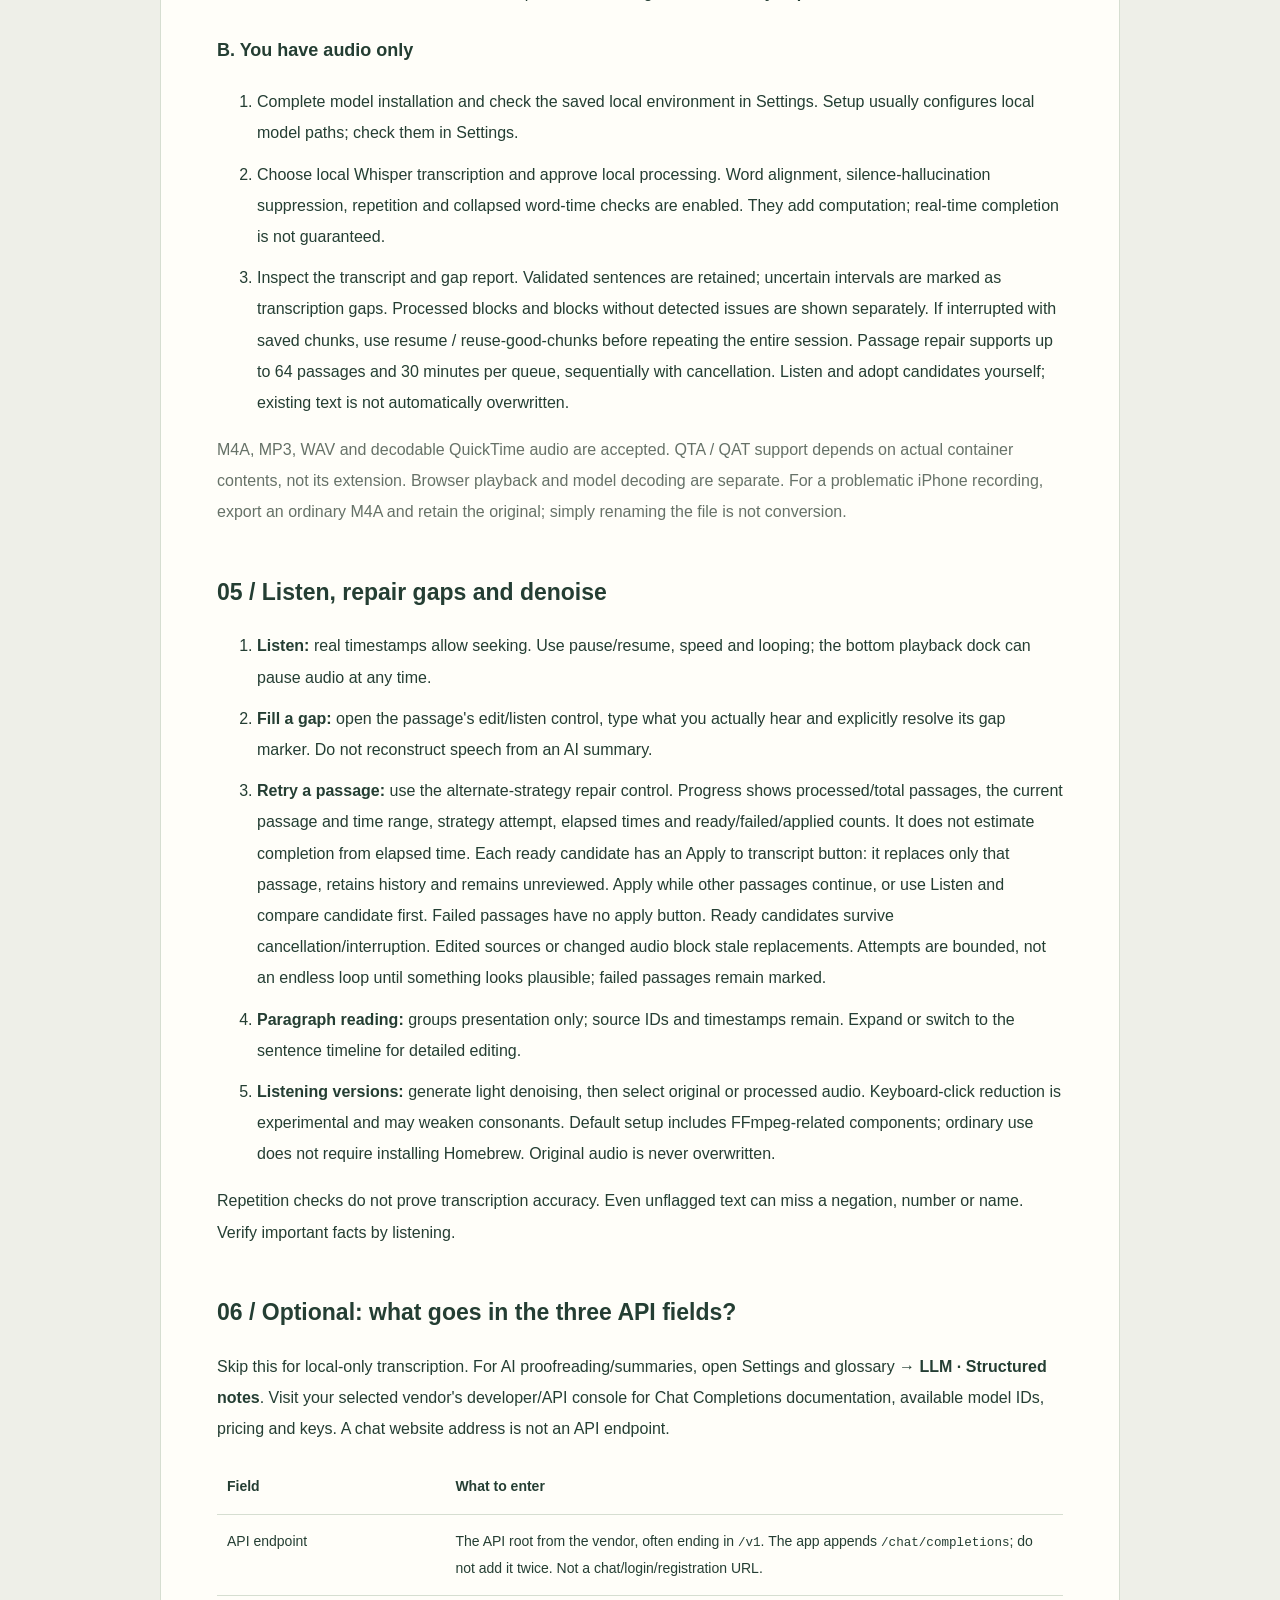
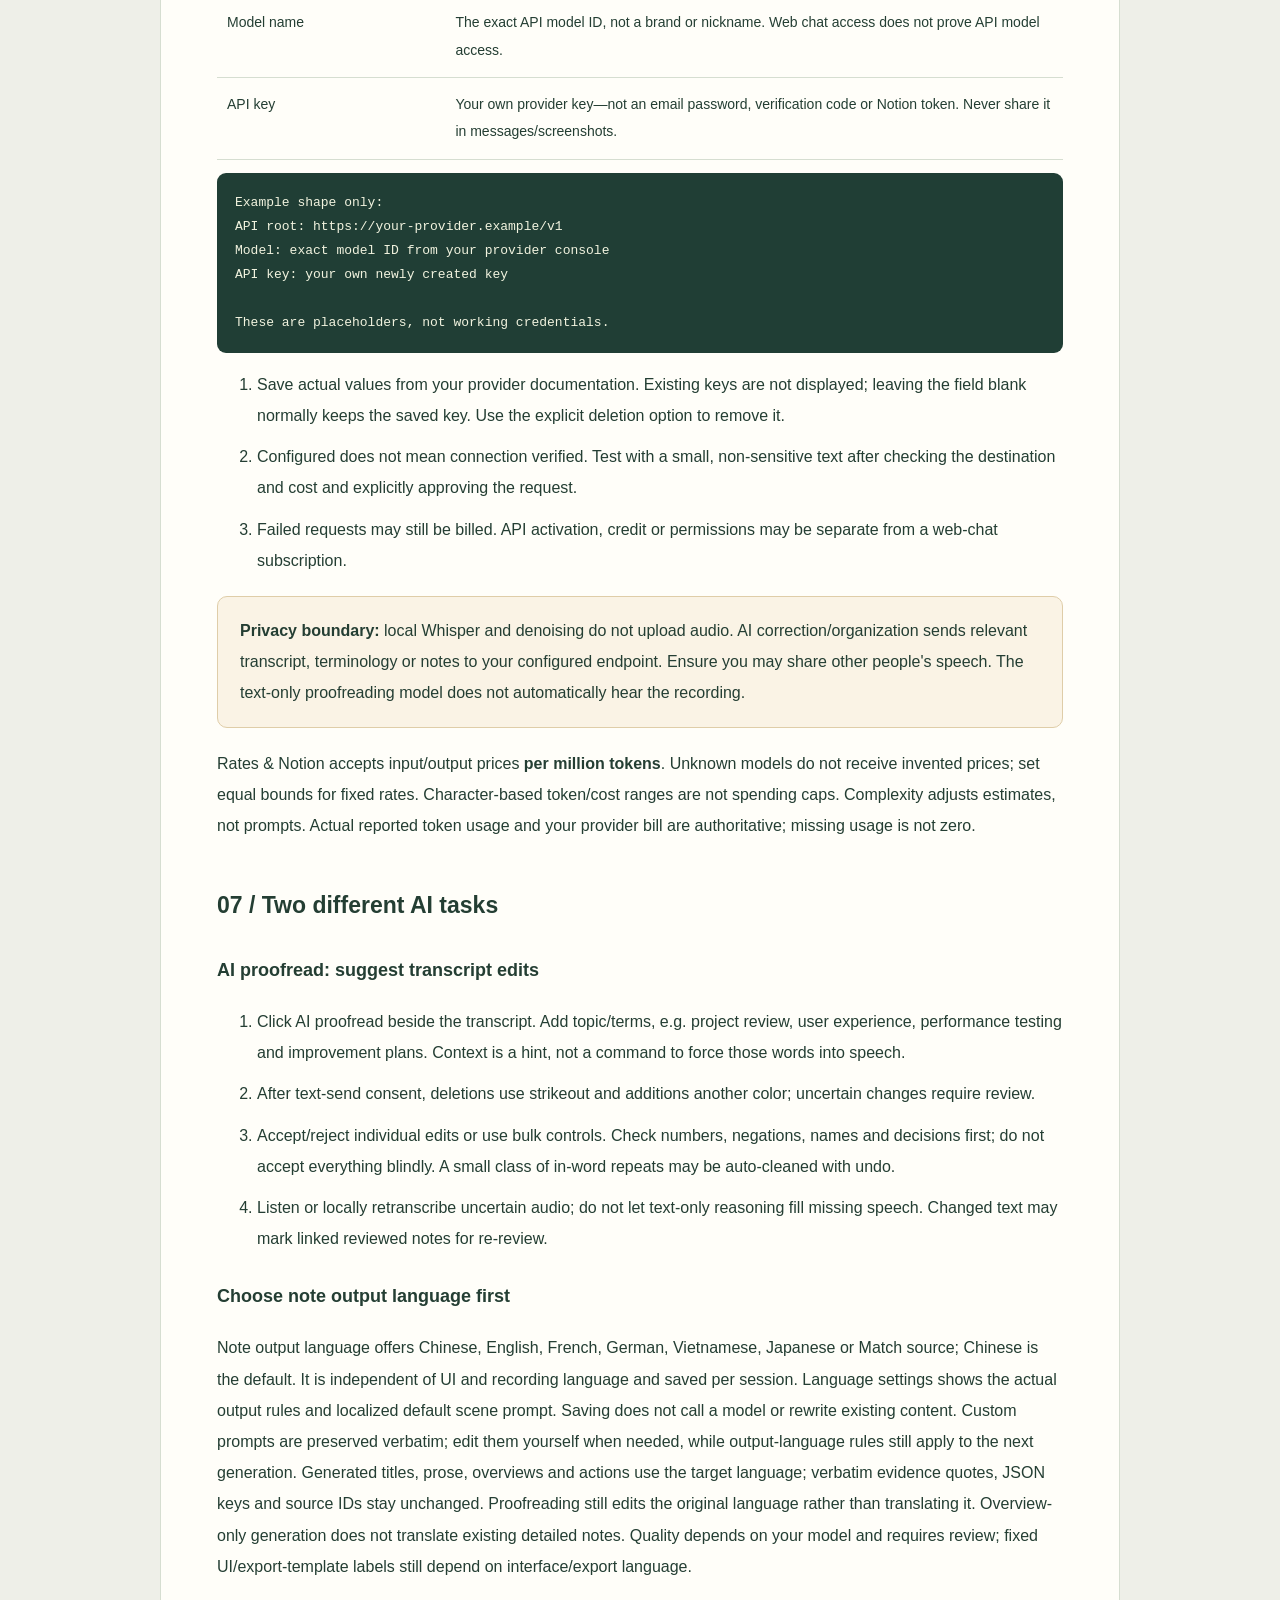
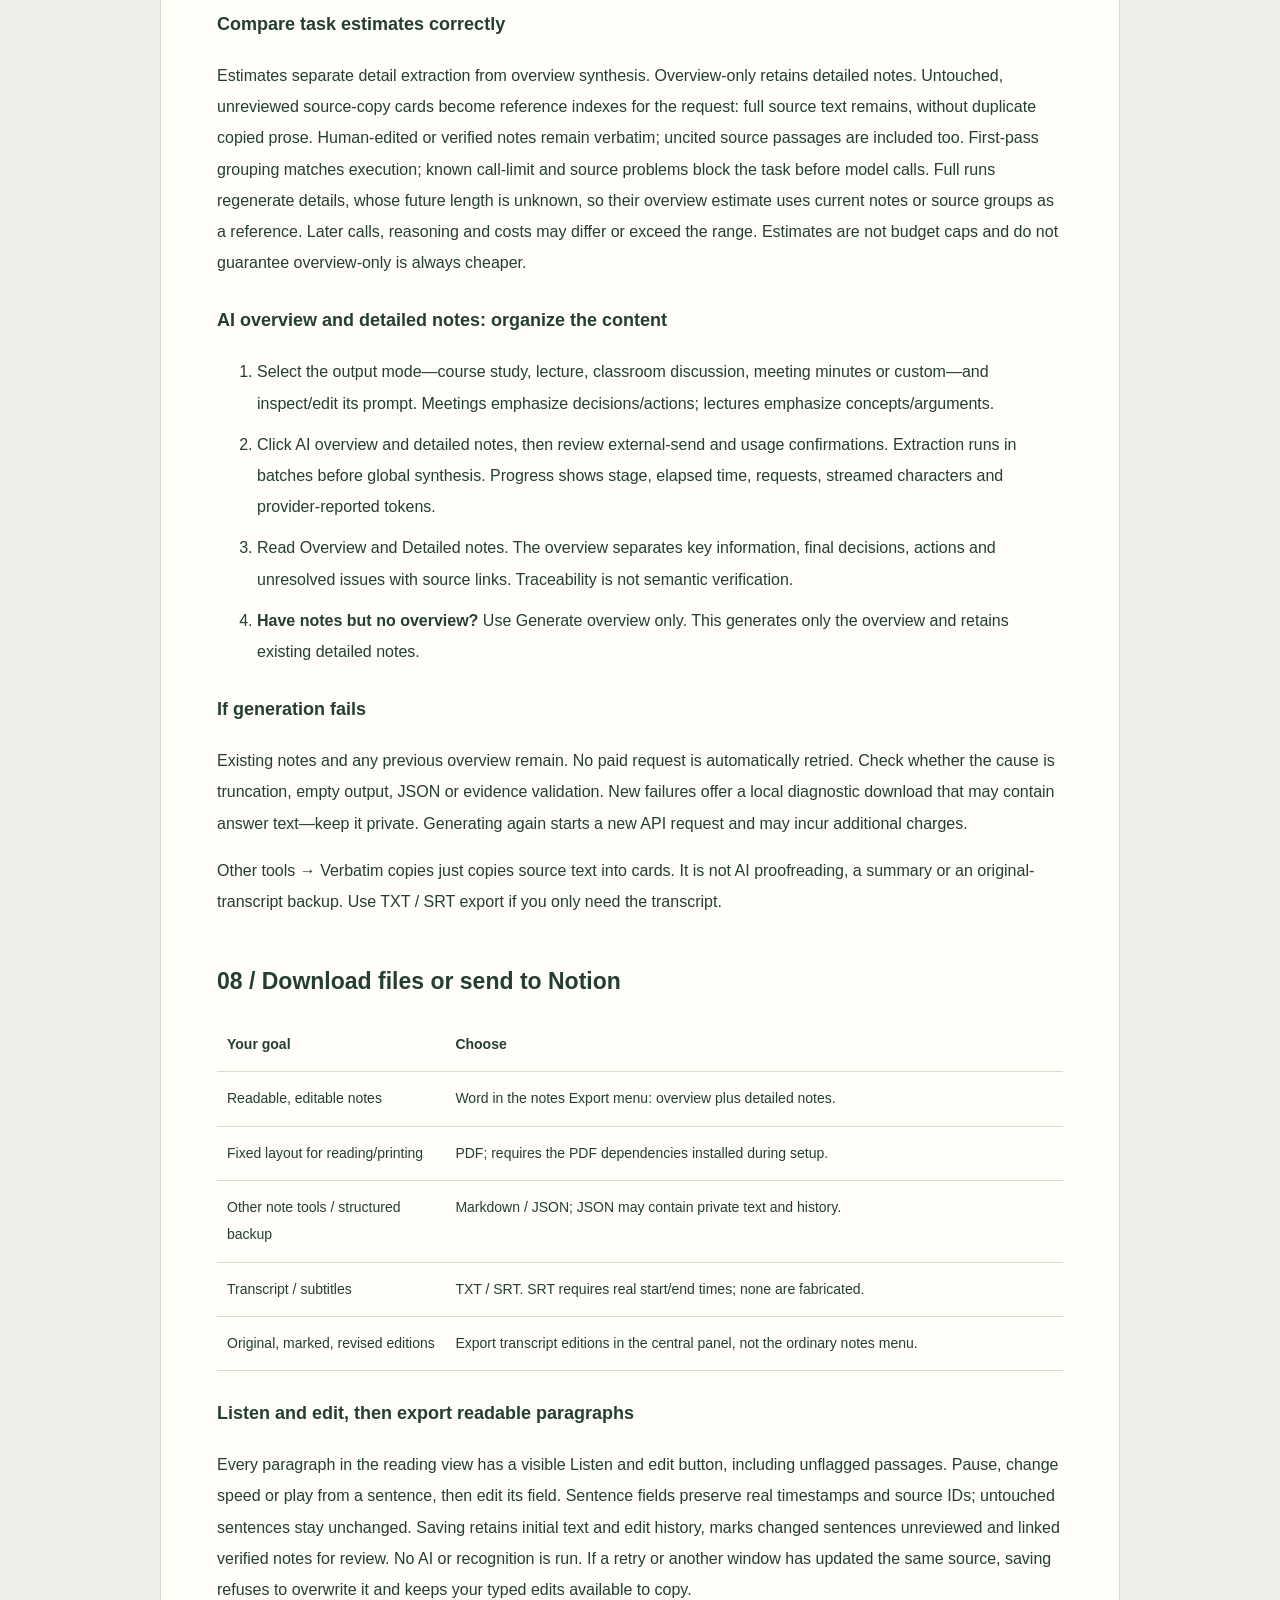
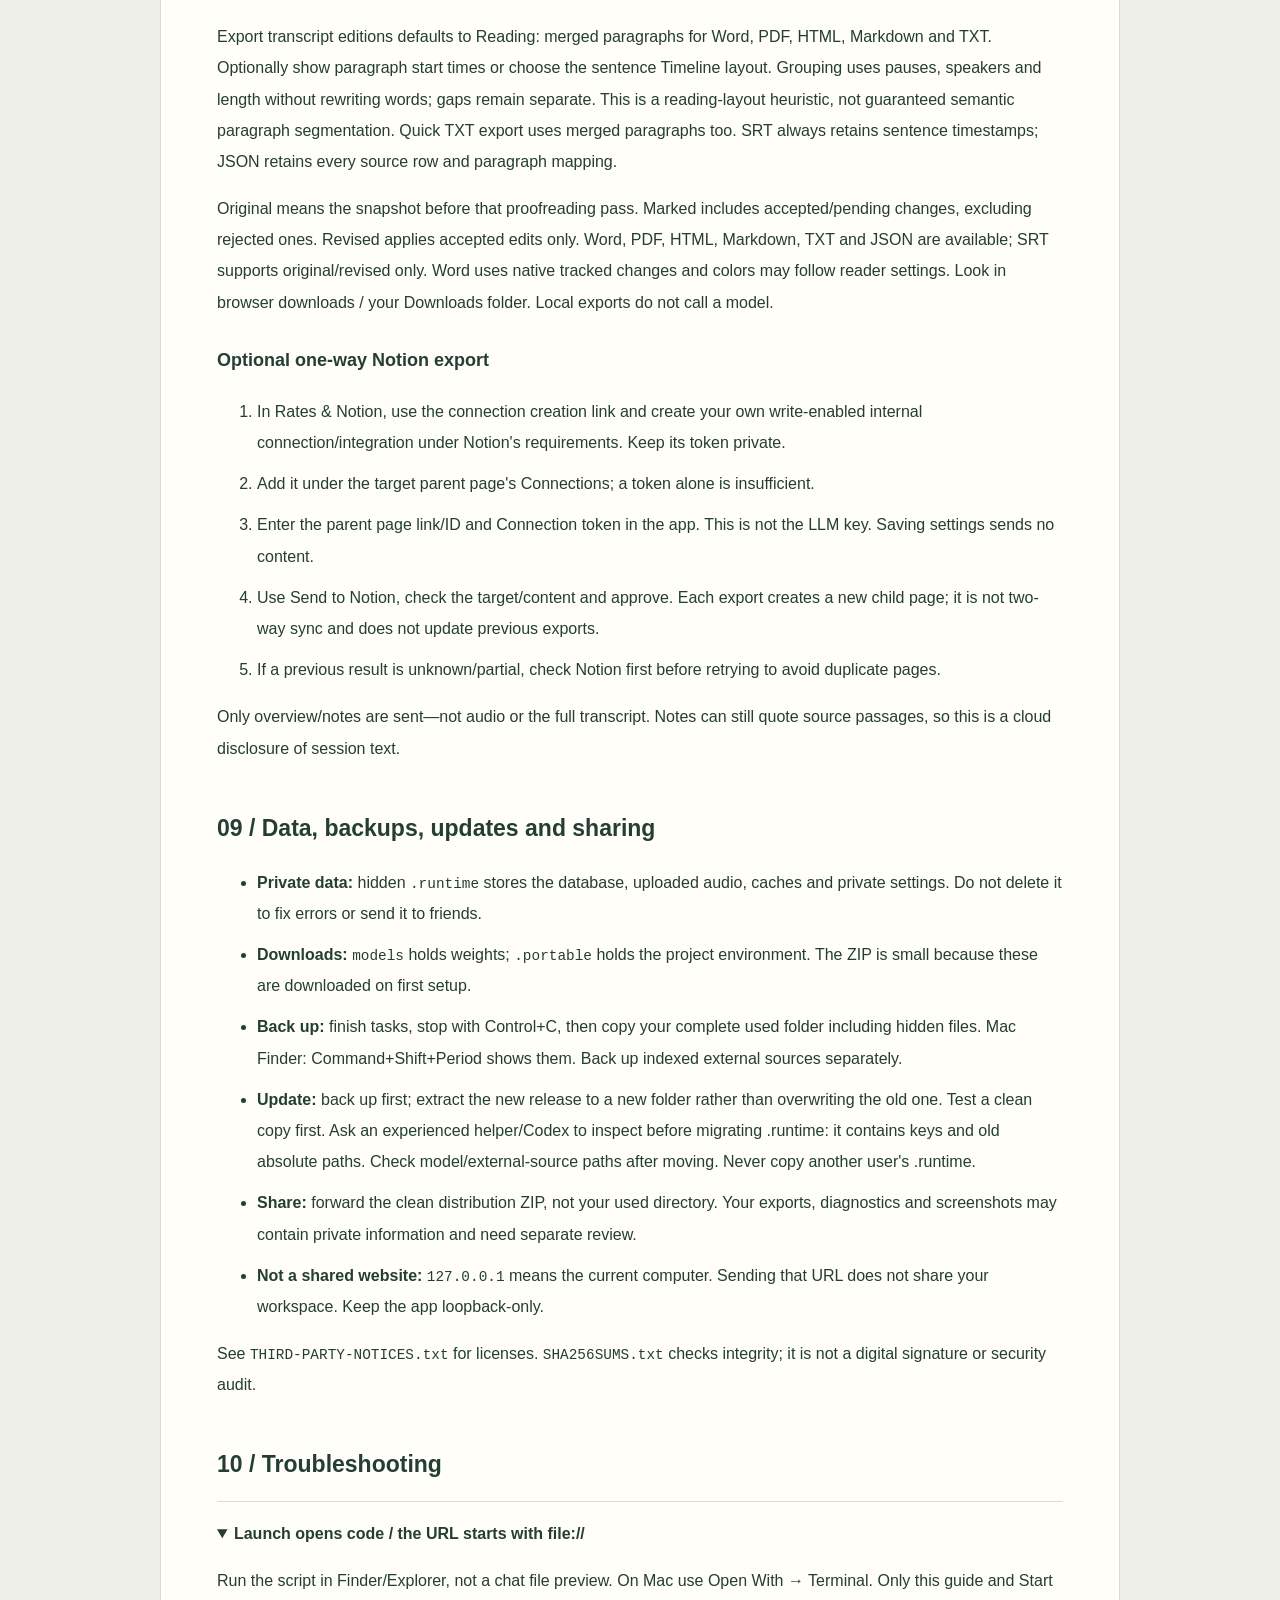
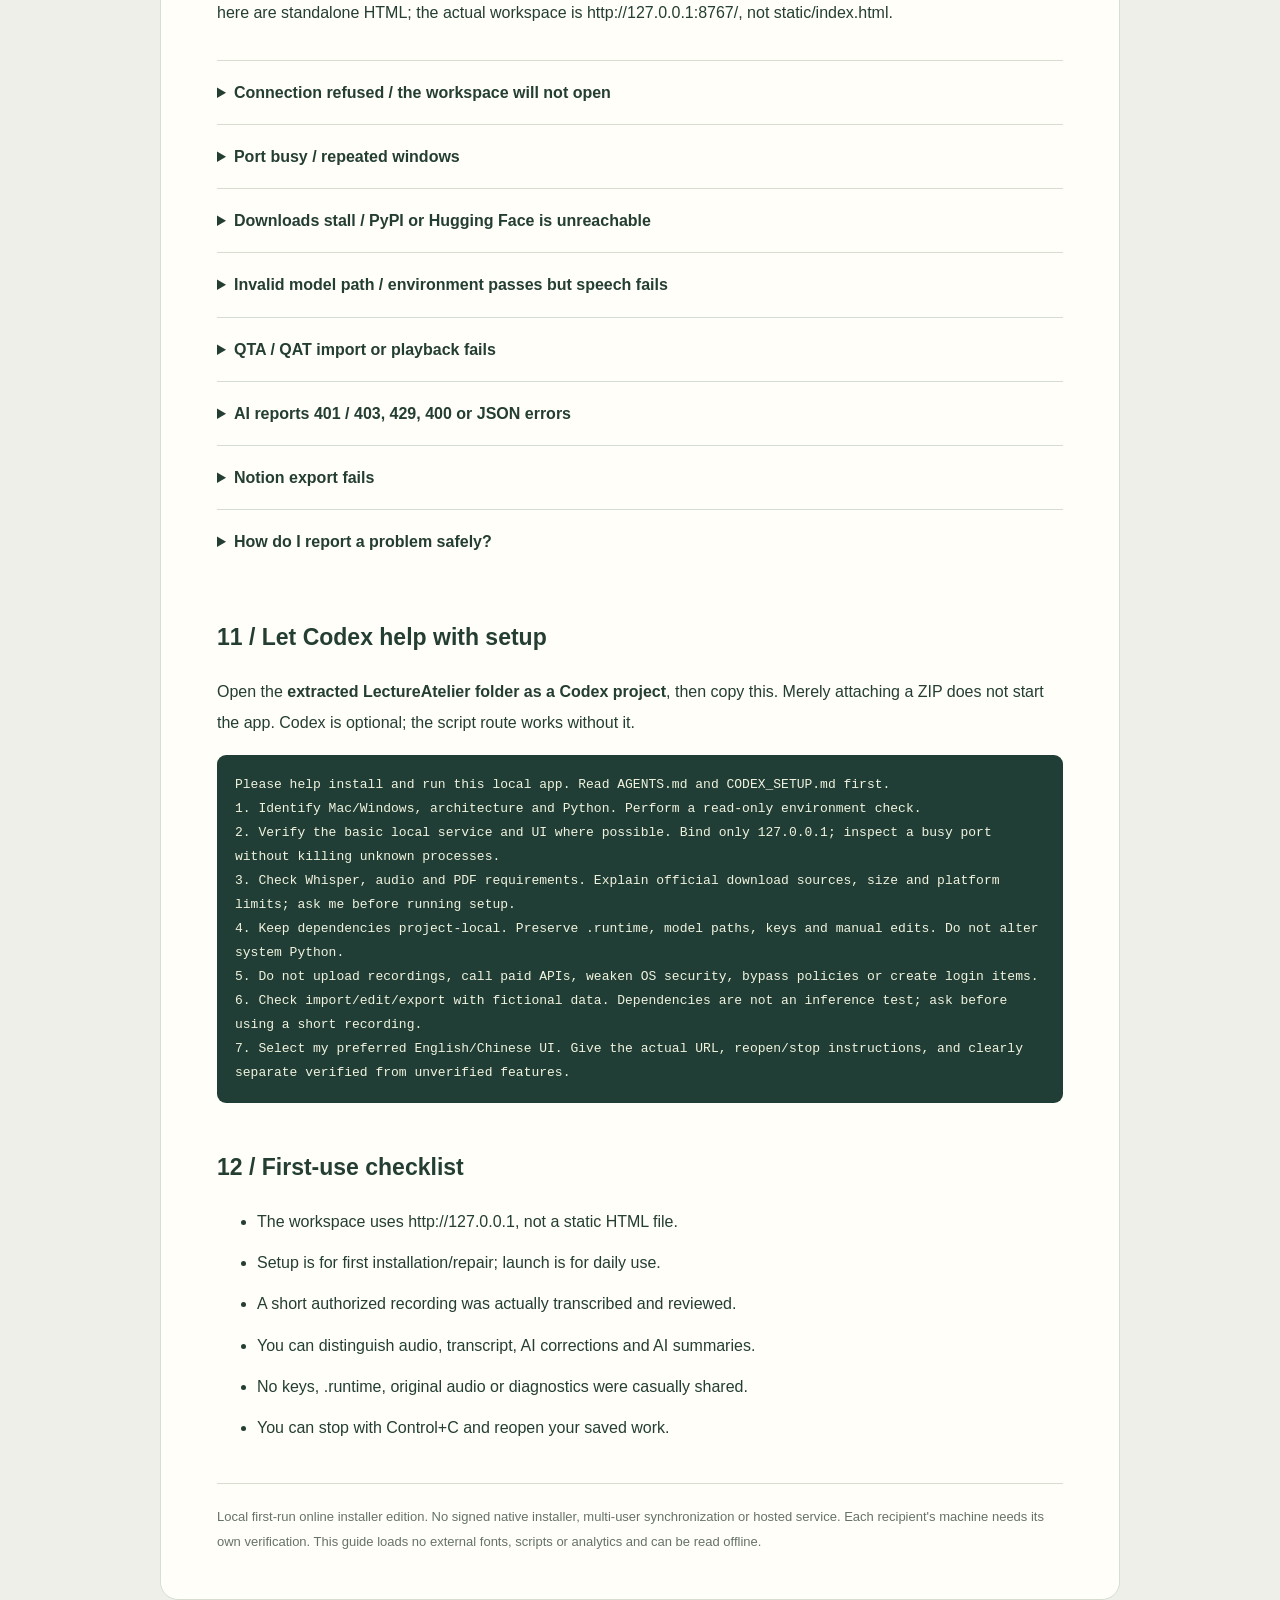
==== commit 3cc631a6: "Polish public docs and remove personal handoff copy" ====
--- a/FRIEND-GUIDE-EN.html
+++ b/FRIEND-GUIDE-EN.html
@@ -11,7 +11,7 @@
 <li><strong>Extract the whole ZIP.</strong> On Mac, double-click it in Finder. On Windows, use Extract All. Inside the extracted <code>LectureAtelier</code> folder you should see <code>app.py</code>, <code>static</code>, <code>START-HERE.html</code> and the setup scripts.</li>
 <li><strong>Keep the entire folder in a writable, fixed location</strong>, such as Documents. Do not run inside the ZIP, move the .app out alone, or overwrite an existing installation.</li>
 <li><strong>Allow space and internet access.</strong> Initial downloads are roughly 0.5–1.5 GB; reserve 2–4 GB disk. GitHub, PyPI and Hugging Face must be reachable. Download size and duration vary; no fixed completion time is promised.</li>
-<li><strong>You do not need the author's account.</strong> Local use needs no Codex subscription, administrator rights or API key. Cloud features require your own accounts only if you choose to use them.</li></ol>
+<li><strong>No account is required for local features.</strong> Local processing needs no administrator rights or API key. Cloud AI features require their own service configuration.</li></ol>
 <p>The installer provides multilingual CPU <code>faster-whisper small</code> for Mac (Apple Silicon or Intel) and Windows 10/11 x64. Windows ARM64 is not packaged. Windows scripts are supplied but have not been verified on a Windows machine. Existing Apple Silicon MLX settings are retained; the installer does not forcibly replace them.</p></section>
 
 <section id="install"><h2>02 / First setup: normally only once</h2><h3>Mac: use Finder</h3><ol>
@@ -24,7 +24,7 @@
 <li>Double-click <code>setup-windows.bat</code>. Enable File name extensions in Explorer if you cannot distinguish it from a document.</li>
 <li>Type <code>y</code> and press Enter when asked about downloads. Wait for project-local Python, dependencies and the model; do not close the command window midway.</li>
 <li>The app starts after successful installation. Open <code>http://127.0.0.1:8767/?ui=en</code> manually if needed and keep the command window open.</li></ol>
-<div class="callout warning"><strong>A security block is not an instruction to disable protection.</strong> The Mac .app is an unsigned launcher, not a notarized, self-contained native app. If Gatekeeper, SmartScreen, antivirus or PowerShell policy blocks execution, verify the source and retain the exact message. Do not disable protection, remove quarantine, bypass execution policy or run administrator commands. Ask the sender or your setup assistant to investigate.</div>
+<div class="callout warning"><strong>A security block is not an instruction to disable protection.</strong> The Mac .app is an unsigned launcher, not a notarized, self-contained native app. If Gatekeeper, SmartScreen, antivirus or PowerShell policy blocks execution, verify the source and retain the exact message. Do not disable protection, remove quarantine, bypass execution policy or run administrator commands. Retain the complete error message for troubleshooting.</div>
 <h3>If setup stops midway</h3><p>Read the last error first. After restoring connectivity, rerun the same setup; it reuses dependency markers and download caches where possible, but not every interrupted download resumes in place. If only the model download failed, Python/PDF dependencies may already work: try launch for importing, reading and editing. Speech requires complete weights; PDF requires its dependencies. Never delete <code>.runtime</code> as a repair step.</p>
 <p class="hint">If compatible Python 3.10+ already exists, you can try the basic app through launch without installing speech. Full setup uses Python 3.10–3.13; 3.12 is the main test baseline. Installation success is not proof that speech inference works on your machine.</p></section>
 
@@ -32,19 +32,19 @@
 <tr><td>Already installed</td><td>Mac: <code>launch.command</code>. Windows: <code>launch-windows.bat</code>. Do not repeat setup each day.</td></tr>
 <tr><td>Closed only the browser tab</td><td>If Terminal still runs the service, reopen the local URL or bookmark; do not start another copy.</td></tr>
 <tr><td>Stopped the service / restarted the computer</td><td>Run launch again. Saved sessions are not deleted by stopping.</td></tr>
-<tr><td>Want to stop</td><td>Click the service Terminal / command window, press <kbd>Control</kbd> + <kbd>C</kbd>, and wait for exit. Mac <kbd>Command</kbd> + <kbd>C</kbd> only copies.</td></tr>
+<tr><td>Want to stop</td><td>Click the service Terminal / command window, press <kbd>Control</kbd> + <kbd>C</kbd>, and wait for exit. </td></tr>
 <tr><td>Updated backend code</td><td>Let tasks finish, stop the old service, then launch the updated version. A browser refresh alone does not reload Python.</td></tr></tbody></table>
 <p>Closing a browser does not stop the service. Keep the computer awake during installation/transcription; sleep may pause work. Do not force shutdown as a normal stopping method. A cloud request already received by a provider may still incur charges after local shutdown; summary generation currently has no cancel button.</p>
 <p>Select English / 中文 in the header. This changes interface labels and system diagnostics—not your transcript, notes, prompts or recording language. Transcription failures, gap reasons, low-confidence warnings, retries, proofreading and denoising status follow the interface language. System gap markers are translated for display only; stored source data is unchanged. Unrecognized diagnostics show an English notice with an optional Show original diagnostic control. Choose recording language separately. On desktop, drag the slim dividers to resize panels; move the transcript's right edge rightward for more space. Double-click a divider or use the three-column icon to reset. Narrow screens use Course / Transcript / Notes tabs.</p></section>
 
 <section id="first"><h2>04 / First session: choose your route</h2><p><strong>Start small:</strong> use Explore fictional demo to check reading and editing, then try a 30–60 second recording you are authorized to use—not a two-hour lecture first.</p><ol>
-<li>Select a course on the left, add a session and fill its title/date. A fresh workspace has one generic Sample course category and no real sessions or author's course directories. Use Add course for your own categories. The demo button creates at most one fictional session, shared across UI languages; switching languages does not rewrite saved content.</li>
+<li>Select a course on the left, add a session and fill its title/date. A fresh workspace has one generic Sample course category. Use Add course for your own categories. The demo button creates at most one fictional session, shared across UI languages; switching languages does not rewrite saved content.</li>
 <li>Use Add audio in the central panel. This imports into the local app, not a model vendor's cloud. Ordinary uploads save a local copy; indexed files remain at their external paths.</li>
 <li>Select the actual recording language: Chinese, English, Vietnamese, French, German, Japanese, or another supported code. For bilingual audio, use the French + Vietnamese preset, or choose Multilingual recording and select 2–6 languages. Enter other supported codes, e.g. es, in that dialog. This applies to the recording, not note output language.</li></ol>
 <div class="callout"><strong>Multilingual recordings:</strong> 12-second cores choose among candidate languages from audio, with 1-second context cropped using real word timestamps. The original language is retained, not translated. Legacy Chinese/English uses this path too. This adds local computation. Scores are heuristics, not a guarantee for rapid within-sentence mixing; weak evidence becomes a listening gap, with no invented speech or automatic cloud fallback. For a failed passage, temporarily select its single language, retry that passage, then restore the combination; no full rerun is needed. French/Vietnamese has synthetic routing and UI checks only so far; test permitted short real audio before relying on it.</div>
 <div class="callout"><strong>Local MP4 / MOV / WEBM transcription:</strong> the first audio track is extracted and cached as 16 kHz mono WAV before Whisper starts. Progress first shows audio extraction. No lossy MP3 step, original replacement or removal of leading silence is used. Full retries and passage repair can reuse a valid cache; changing the original invalidates it. Allow roughly 110 MiB per hour of cached audio. Missing tracks/FFmpeg or insufficient disk space stop preparation before inference. This may reduce repeated decoding, but no overall speedup is guaranteed. External cloud transcription does not automatically use this local step.</div>
 <h3>A. You already have a transcript</h3><ol><li>Use Import transcript for TXT, SRT, VTT or a compatible segments JSON. Check exports from other tools before importing.</li><li>Untimed TXT works for reading/editing/summarizing, but cannot guarantee precise audio seeking or subtitle export. Keep an original SRT or timestamped JSON if available.</li><li>The app does not automatically retranscribe the whole recording. Automatic sample-based comparison and selective fusion of an external transcript with local recognition is <strong>not fully implemented</strong>.</li></ol>
-<h3>B. You have audio only</h3><ol><li>Complete model installation and check the saved local environment in Settings. Setup usually fills the local model paths; do not copy the author's paths.</li><li>Choose local Whisper transcription and approve local processing. Word alignment, silence-hallucination suppression, repetition and collapsed word-time checks are enabled. They add computation; real-time completion is not guaranteed.</li><li>Inspect the transcript and gap report. A bad tail no longer discards independently validated earlier sentences; uncertain intervals remain explicit gaps, not a claim of silence. Processed blocks and blocks without detected issues are shown separately. If interrupted with saved chunks, use resume / reuse-good-chunks before repeating the entire session. Passage repair supports up to 64 passages and 30 minutes per queue, sequentially with cancellation. Listen and adopt candidates yourself; existing text is not automatically overwritten.</li></ol>
+<h3>B. You have audio only</h3><ol><li>Complete model installation and check the saved local environment in Settings. Setup usually configures local model paths; check them in Settings.</li><li>Choose local Whisper transcription and approve local processing. Word alignment, silence-hallucination suppression, repetition and collapsed word-time checks are enabled. They add computation; real-time completion is not guaranteed.</li><li>Inspect the transcript and gap report. Validated sentences are retained; uncertain intervals are marked as transcription gaps. Processed blocks and blocks without detected issues are shown separately. If interrupted with saved chunks, use resume / reuse-good-chunks before repeating the entire session. Passage repair supports up to 64 passages and 30 minutes per queue, sequentially with cancellation. Listen and adopt candidates yourself; existing text is not automatically overwritten.</li></ol>
 <p class="hint">M4A, MP3, WAV and decodable QuickTime audio are accepted. QTA / QAT support depends on actual container contents, not its extension. Browser playback and model decoding are separate. For a problematic iPhone recording, export an ordinary M4A and retain the original; simply renaming the file is not conversion.</p></section>
 
 <section id="review"><h2>05 / Listen, repair gaps and denoise</h2><ol>
@@ -67,10 +67,10 @@
 <p>Rates & Notion accepts input/output prices <strong>per million tokens</strong>. Unknown models do not receive invented prices; set equal bounds for fixed rates. Character-based token/cost ranges are not spending caps. Complexity adjusts estimates, not prompts. Actual reported token usage and your provider bill are authoritative; missing usage is not zero.</p></section>
 
 <section id="ai"><h2>07 / Two different AI tasks</h2><h3>AI proofread: suggest transcript edits</h3><ol><li>Click AI proofread beside the transcript. Add topic/terms, e.g. project review, user experience, performance testing and improvement plans. Context is a hint, not a command to force those words into speech.</li><li>After text-send consent, deletions use strikeout and additions another color; uncertain changes require review.</li><li>Accept/reject individual edits or use bulk controls. Check numbers, negations, names and decisions first; do not accept everything blindly. A small class of in-word repeats may be auto-cleaned with undo.</li><li>Listen or locally retranscribe uncertain audio; do not let text-only reasoning fill missing speech. Changed text may mark linked reviewed notes for re-review.</li></ol>
-<h3>Choose note output language first</h3><p>Note output language offers Chinese, English, French, German, Vietnamese, Japanese or Match source; Chinese remains the backward-compatible default. It is independent of UI and recording language and saved per session. Language settings shows the actual output rules and localized default scene prompt. Saving does not call a model or rewrite existing content. Custom prompts are preserved verbatim; edit them yourself when needed, while output-language rules still apply to the next generation. Generated titles, prose, overviews and actions use the target language; verbatim evidence quotes, JSON keys and source IDs stay unchanged. Proofreading still edits the original language rather than translating it. Overview-only generation does not translate existing detailed notes. Quality depends on your model and requires review; fixed UI/export-template labels still depend on interface/export language.</p>
+<h3>Choose note output language first</h3><p>Note output language offers Chinese, English, French, German, Vietnamese, Japanese or Match source; Chinese is the default. It is independent of UI and recording language and saved per session. Language settings shows the actual output rules and localized default scene prompt. Saving does not call a model or rewrite existing content. Custom prompts are preserved verbatim; edit them yourself when needed, while output-language rules still apply to the next generation. Generated titles, prose, overviews and actions use the target language; verbatim evidence quotes, JSON keys and source IDs stay unchanged. Proofreading still edits the original language rather than translating it. Overview-only generation does not translate existing detailed notes. Quality depends on your model and requires review; fixed UI/export-template labels still depend on interface/export language.</p>
 <h3>Compare task estimates correctly</h3><p>Estimates separate detail extraction from overview synthesis. Overview-only retains detailed notes. Untouched, unreviewed source-copy cards become reference indexes for the request: full source text remains, without duplicate copied prose. Human-edited or verified notes remain verbatim; uncited source passages are included too. First-pass grouping matches execution; known call-limit and source problems block the task before model calls. Full runs regenerate details, whose future length is unknown, so their overview estimate uses current notes or source groups as a reference. Later calls, reasoning and costs may differ or exceed the range. Estimates are not budget caps and do not guarantee overview-only is always cheaper.</p>
-<h3>AI overview and detailed notes: organize the content</h3><ol><li>Select the output mode—course study, lecture, classroom discussion, meeting minutes or custom—and inspect/edit its prompt. Meetings emphasize decisions/actions; lectures emphasize concepts/arguments.</li><li>Click AI overview and detailed notes, then review external-send and usage confirmations. Extraction runs in batches before global synthesis. Progress shows stage, elapsed time, requests, streamed characters and provider-reported tokens.</li><li>Read Overview and Detailed notes. The overview separates key information, final decisions, actions and unresolved issues with source links. Traceability is not semantic verification.</li><li><strong>Have notes but no overview?</strong> Use Generate overview only. This generates an overview while retaining notes; it does not mean “skip the overview.”</li></ol>
-<h3>If generation fails</h3><p>Existing notes and any previous overview remain. No paid request is automatically retried. Check whether the cause is truncation, empty output, JSON or evidence validation. New failures offer a local diagnostic download that may contain answer text—keep it private. Clicking generate again makes a new potentially billable request. Old discarded responses cannot be recovered. Do not repeatedly run an entire lecture merely to test a button.</p>
+<h3>AI overview and detailed notes: organize the content</h3><ol><li>Select the output mode—course study, lecture, classroom discussion, meeting minutes or custom—and inspect/edit its prompt. Meetings emphasize decisions/actions; lectures emphasize concepts/arguments.</li><li>Click AI overview and detailed notes, then review external-send and usage confirmations. Extraction runs in batches before global synthesis. Progress shows stage, elapsed time, requests, streamed characters and provider-reported tokens.</li><li>Read Overview and Detailed notes. The overview separates key information, final decisions, actions and unresolved issues with source links. Traceability is not semantic verification.</li><li><strong>Have notes but no overview?</strong> Use Generate overview only. This generates only the overview and retains existing detailed notes.</li></ol>
+<h3>If generation fails</h3><p>Existing notes and any previous overview remain. No paid request is automatically retried. Check whether the cause is truncation, empty output, JSON or evidence validation. New failures offer a local diagnostic download that may contain answer text—keep it private. Generating again starts a new API request and may incur additional charges.</p>
 <p>Other tools → Verbatim copies just copies source text into cards. It is not AI proofreading, a summary or an original-transcript backup. Use TXT / SRT export if you only need the transcript.</p></section>
 
 <section id="export"><h2>08 / Download files or send to Notion</h2><table><thead><tr><th>Your goal</th><th>Choose</th></tr></thead><tbody><tr><td>Readable, editable notes</td><td>Word in the notes Export menu: overview plus detailed notes.</td></tr><tr><td>Fixed layout for reading/printing</td><td>PDF; requires the PDF dependencies installed during setup.</td></tr><tr><td>Other note tools / structured backup</td><td>Markdown / JSON; JSON may contain private text and history.</td></tr><tr><td>Transcript / subtitles</td><td>TXT / SRT. SRT requires real start/end times; none are fabricated.</td></tr><tr><td>Original, marked, revised editions</td><td>Export transcript editions in the central panel, not the ordinary notes menu.</td></tr></tbody></table>
@@ -92,7 +92,7 @@
 <details><summary>Connection refused / the workspace will not open</summary><p>Check the service Terminal; restart with launch if stopped. If installation failed, inspect its last error first. You do not need a public domain or a 0.0.0.0 listener.</p></details>
 <details><summary>Port busy / repeated windows</summary><p>Check the existing URL and Terminal first. Do not keep launching copies or kill every Python process. If another application owns the port, have a helper choose an unused one. Do not run two services against the same database.</p></details>
 <details><summary>Downloads stall / PyPI or Hugging Face is unreachable</summary><p>Keep the exact error, check official-source connectivity, then rerun setup. Do not use unknown scripts to alter proxies, bypass certificate checks or switch to an untrusted mirror. Distinguish Python/dependency failures from model failures.</p></details>
-<details><summary>Invalid model path / environment passes but speech fails</summary><p>Check completed setup and launch normally. Verify backend, Python and model paths, not the sender's paths. Dependency checks do not prove adequate memory, decodable audio or successful inference. Try a short recording and inspect the error.</p></details>
+<details><summary>Invalid model path / environment passes but speech fails</summary><p>Check completed setup and launch normally. Verify the backend, Python and model paths on this computer. Dependency checks do not prove adequate memory, decodable audio or successful inference. Try a short recording and inspect the error.</p></details>
 <details><summary>QTA / QAT import or playback fails</summary><p>Retain the original and export ordinary M4A; renaming is not conversion. Container/codec support varies. Multi-track processing uses the first audio track, not spatial effects or additional layers.</p></details>
 <details><summary>AI reports 401 / 403, 429, 400 or JSON errors</summary><p>401/403: key/model access; 429: credit/rate limits; 400: root URL, model ID and streamed Chat Completions JSON compatibility. For JSON/truncation, inspect diagnostics/usage rather than retrying endlessly. Configured is not authenticated; failure does not imply no charge.</p></details>
 <details><summary>Notion export fails</summary><p>Check the connection token, parent page sharing and write access. An unknown previous result may already have created a page. An LLM key cannot replace a Notion token.</p></details>
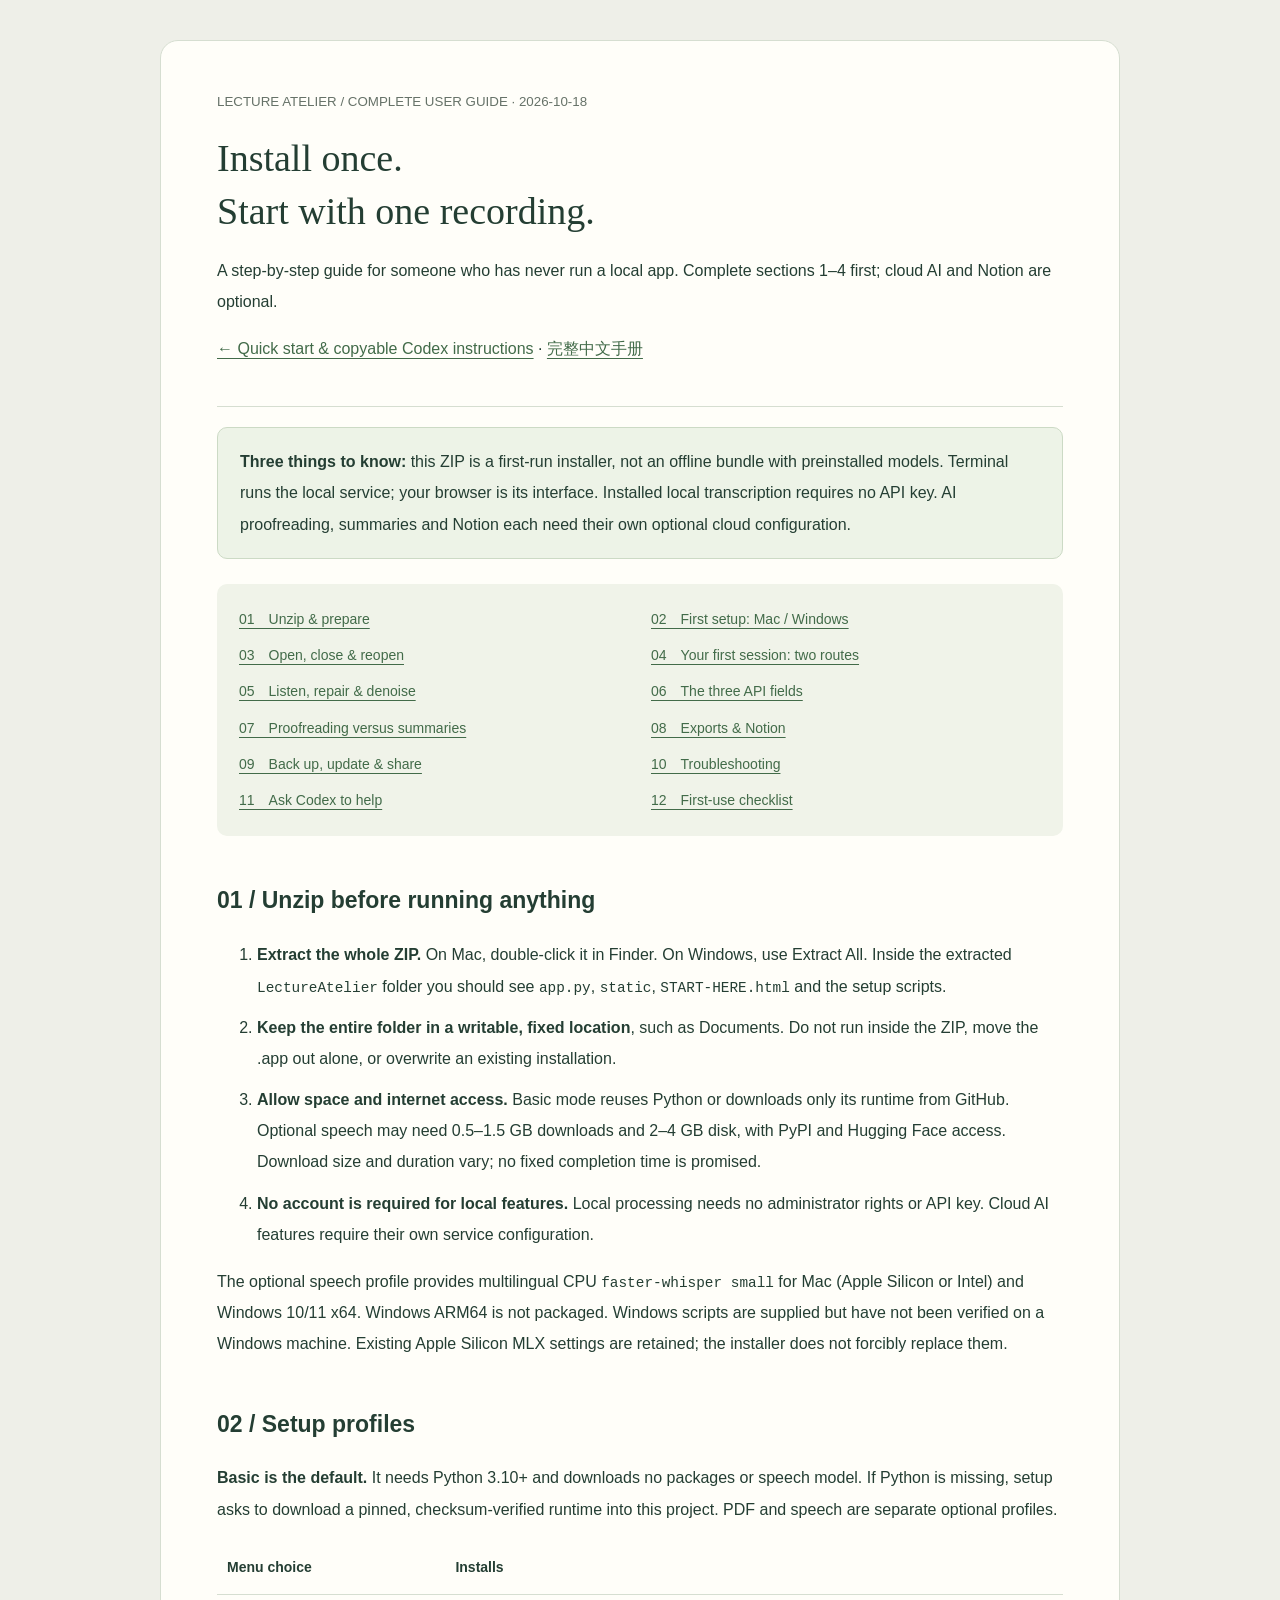
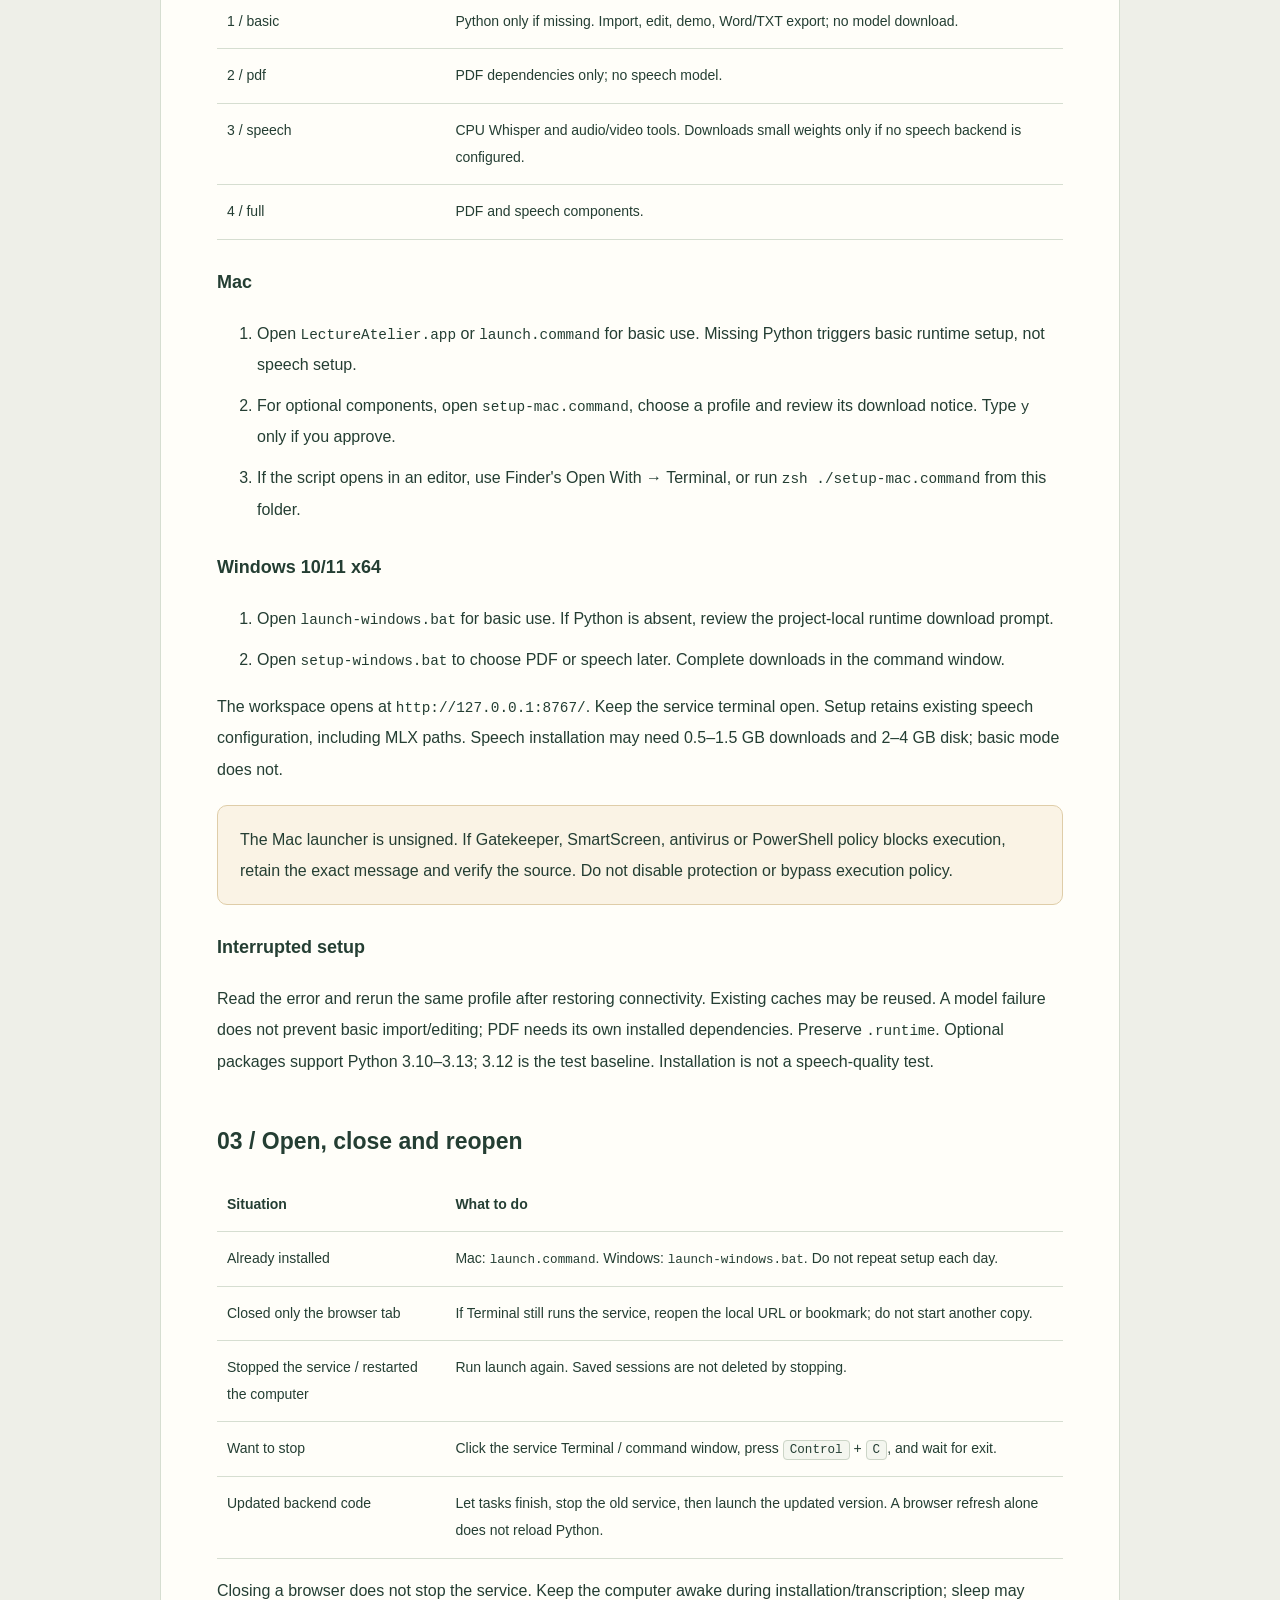
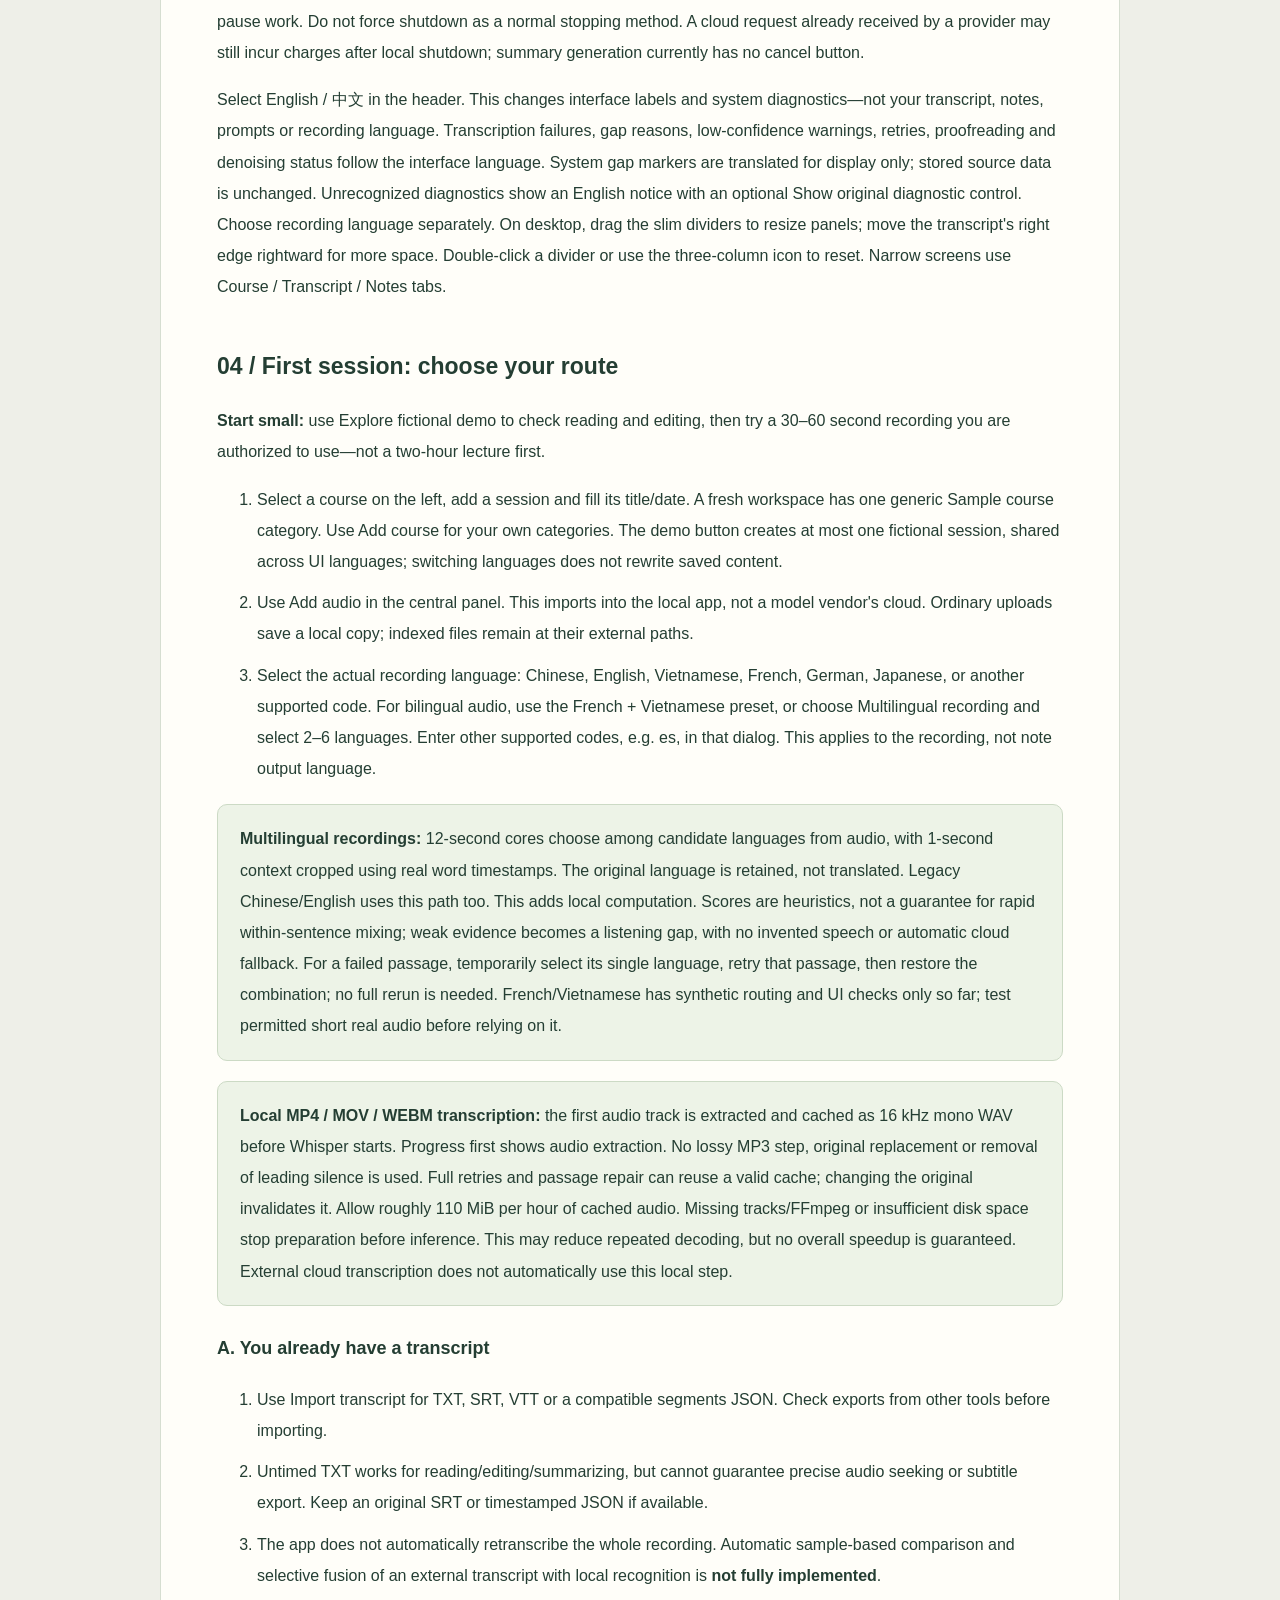
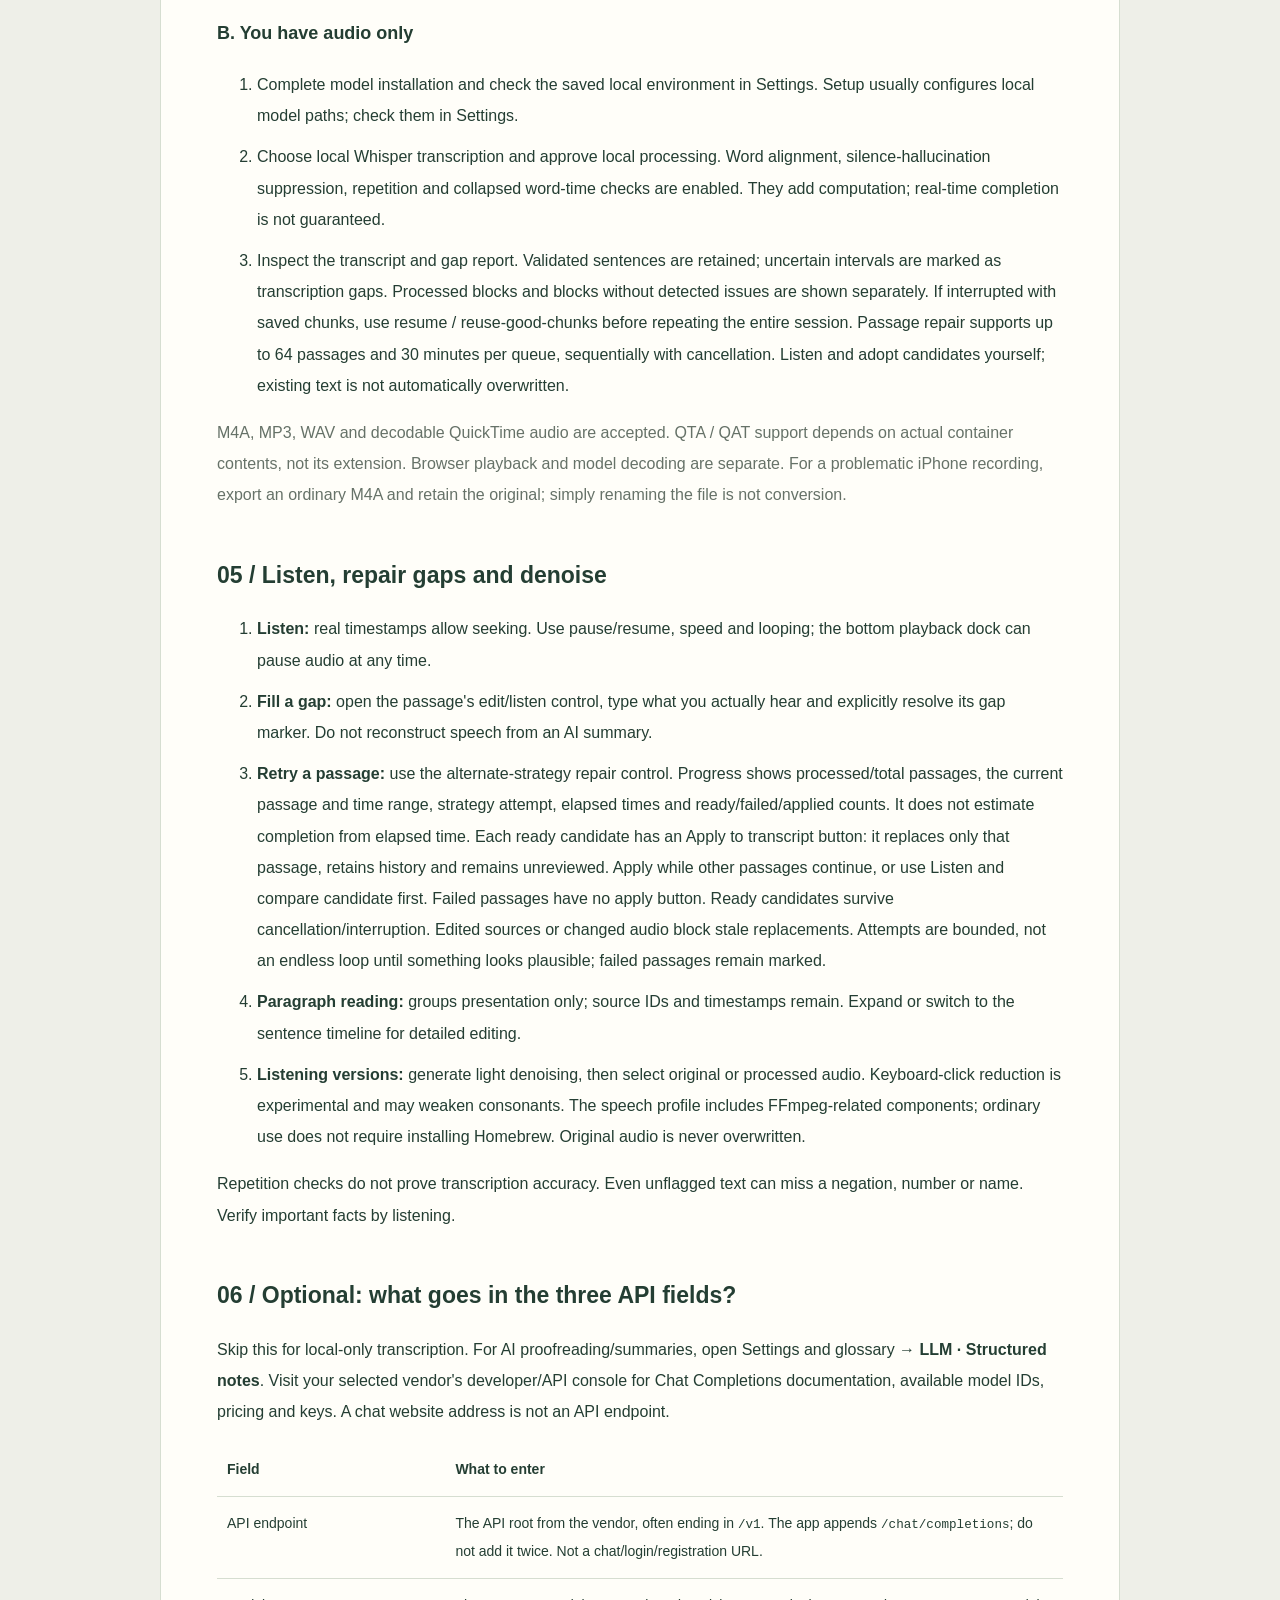
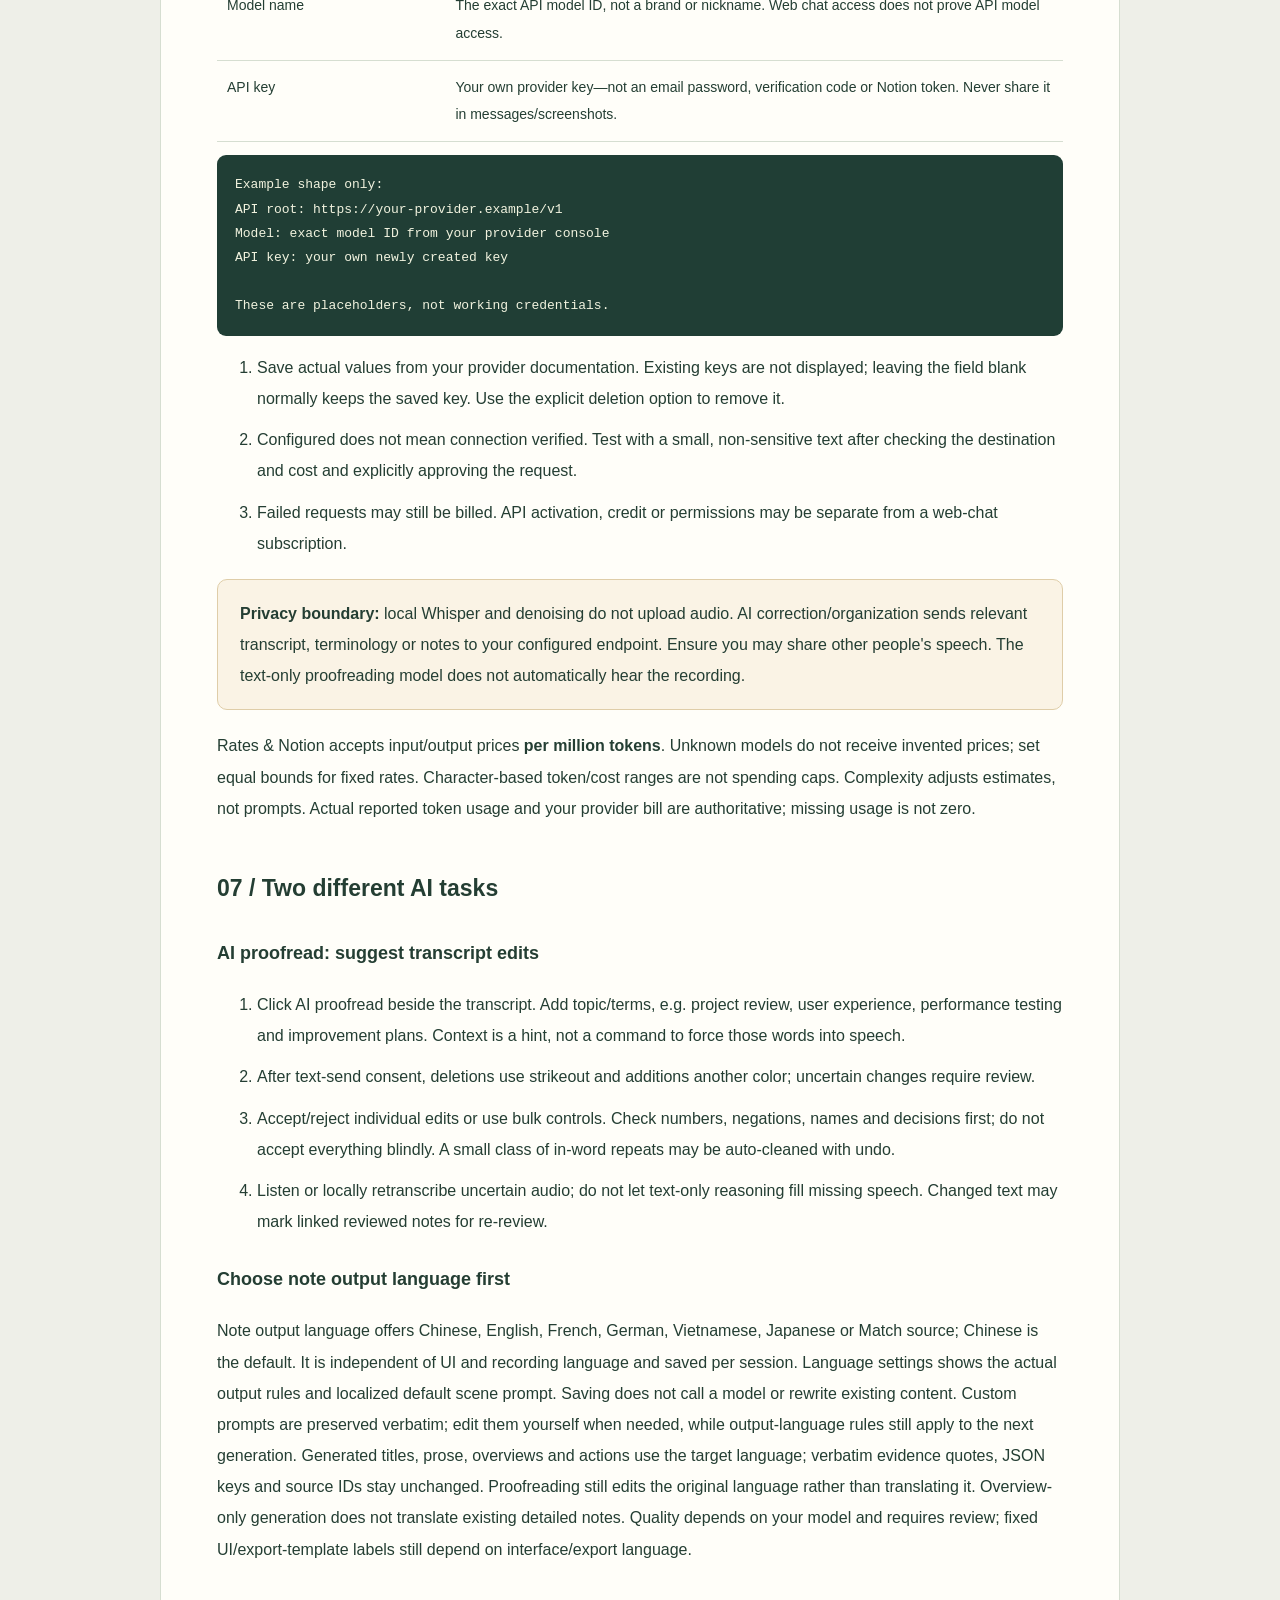
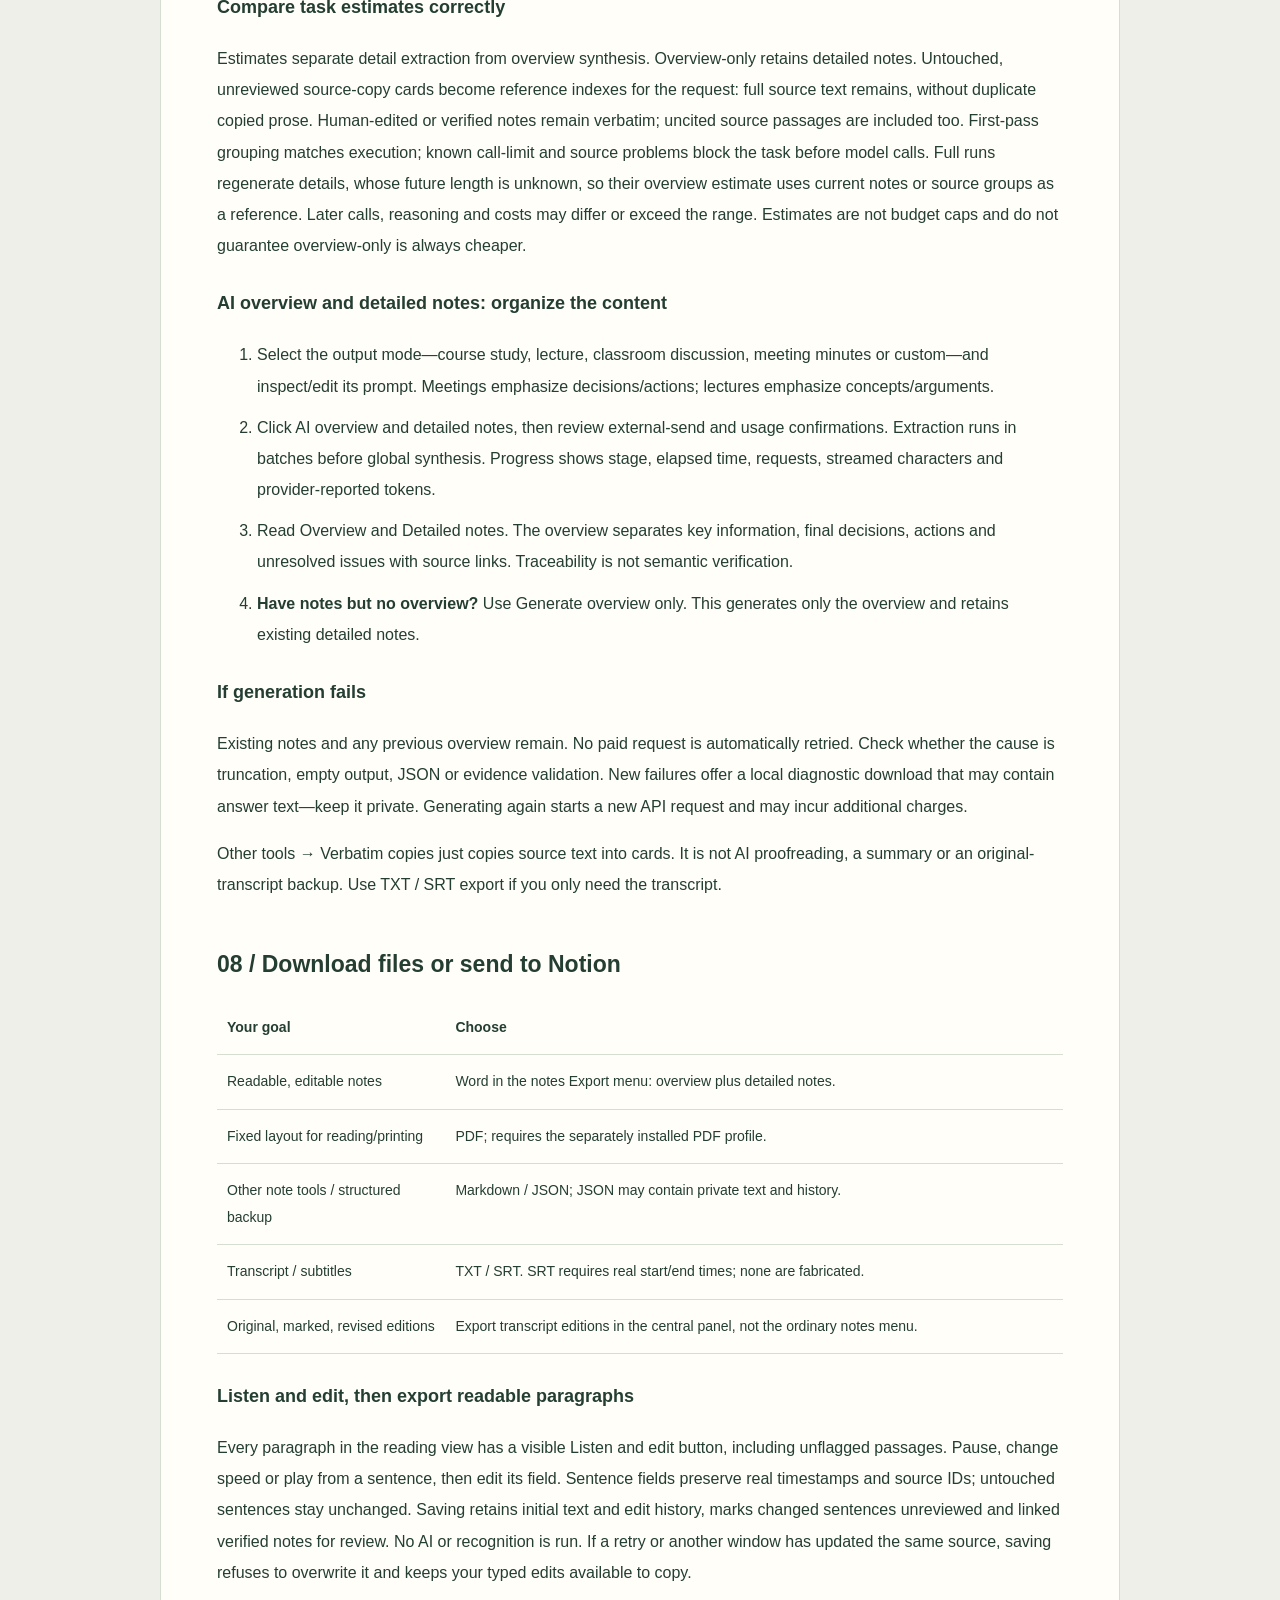
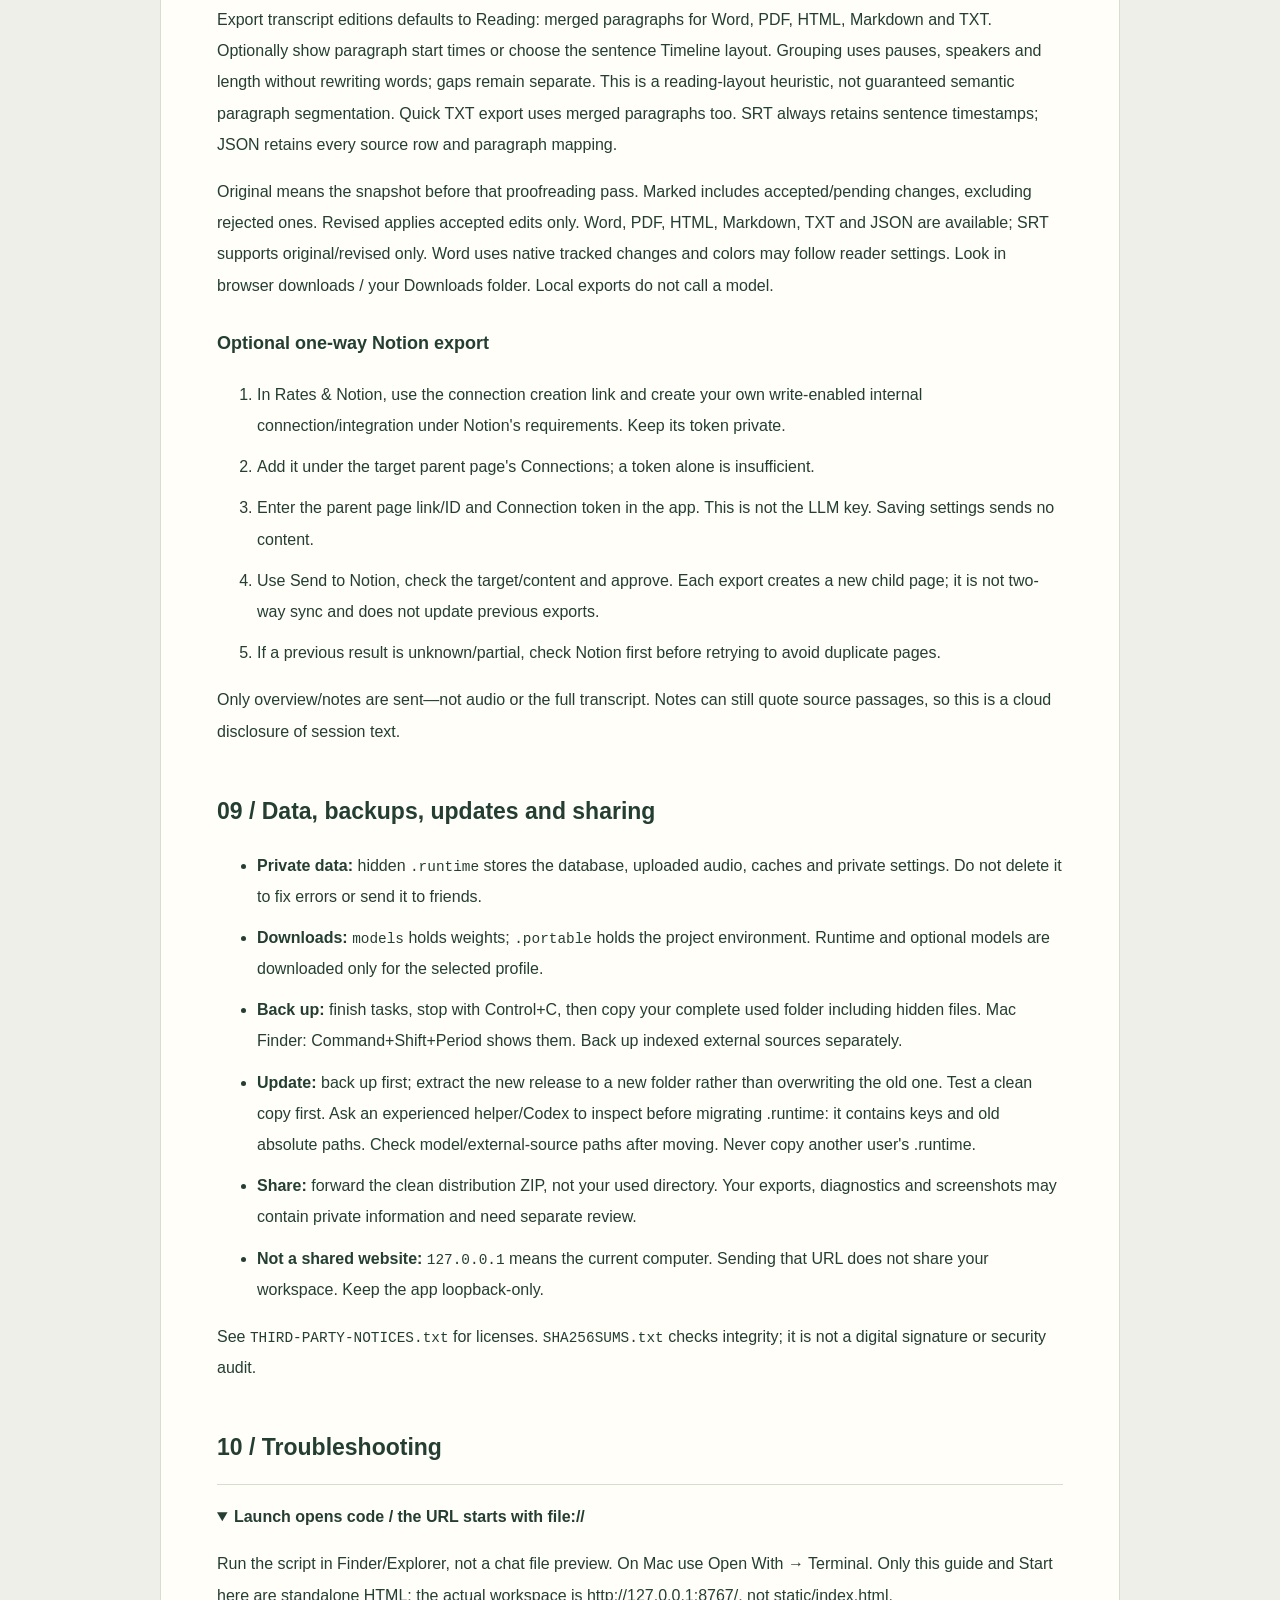
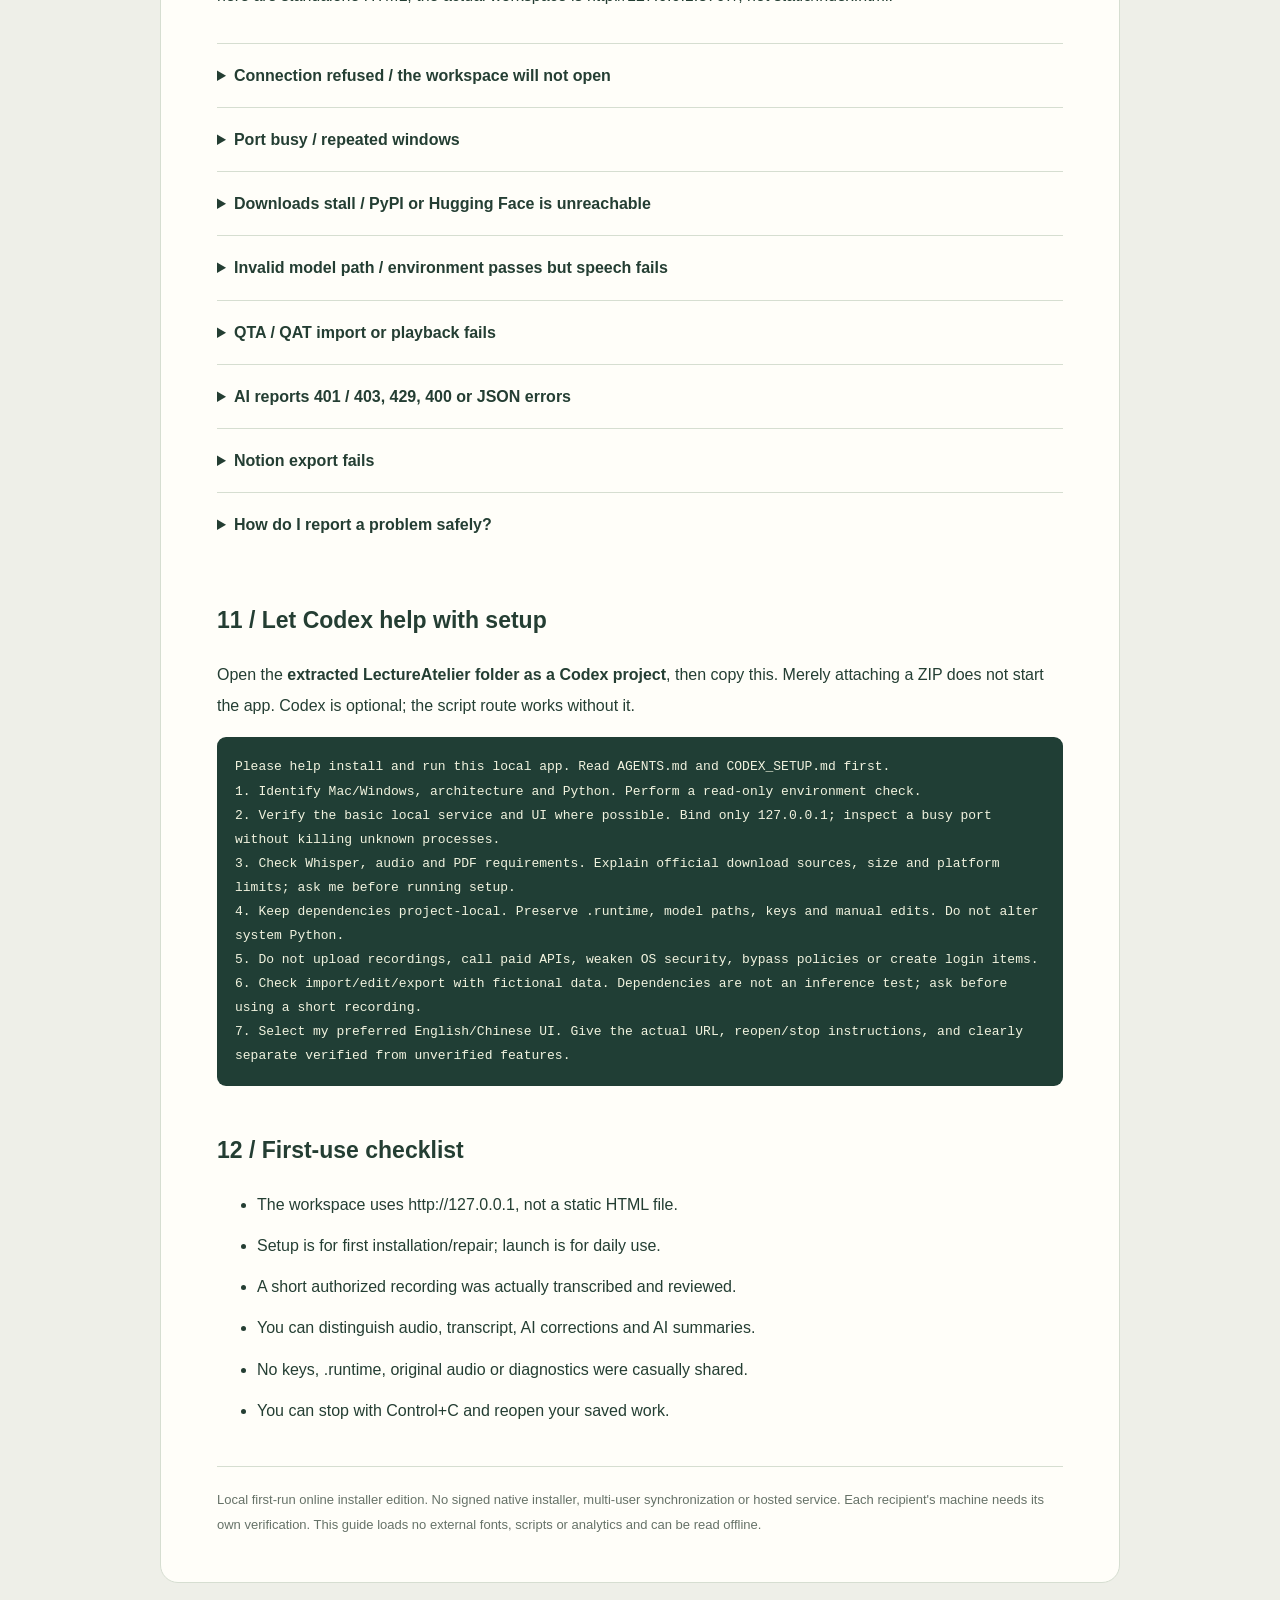
==== commit 3f38e40c: "Add basic-first setup profiles and cross-platform alpha checks" ====
--- a/FRIEND-GUIDE-EN.html
+++ b/FRIEND-GUIDE-EN.html
@@ -10,23 +10,25 @@
 <section id="prepare"><h2>01 / Unzip before running anything</h2><ol>
 <li><strong>Extract the whole ZIP.</strong> On Mac, double-click it in Finder. On Windows, use Extract All. Inside the extracted <code>LectureAtelier</code> folder you should see <code>app.py</code>, <code>static</code>, <code>START-HERE.html</code> and the setup scripts.</li>
 <li><strong>Keep the entire folder in a writable, fixed location</strong>, such as Documents. Do not run inside the ZIP, move the .app out alone, or overwrite an existing installation.</li>
-<li><strong>Allow space and internet access.</strong> Initial downloads are roughly 0.5–1.5 GB; reserve 2–4 GB disk. GitHub, PyPI and Hugging Face must be reachable. Download size and duration vary; no fixed completion time is promised.</li>
+<li><strong>Allow space and internet access.</strong> Basic mode reuses Python or downloads only its runtime from GitHub. Optional speech may need 0.5–1.5 GB downloads and 2–4 GB disk, with PyPI and Hugging Face access. Download size and duration vary; no fixed completion time is promised.</li>
 <li><strong>No account is required for local features.</strong> Local processing needs no administrator rights or API key. Cloud AI features require their own service configuration.</li></ol>
-<p>The installer provides multilingual CPU <code>faster-whisper small</code> for Mac (Apple Silicon or Intel) and Windows 10/11 x64. Windows ARM64 is not packaged. Windows scripts are supplied but have not been verified on a Windows machine. Existing Apple Silicon MLX settings are retained; the installer does not forcibly replace them.</p></section>
+<p>The optional speech profile provides multilingual CPU <code>faster-whisper small</code> for Mac (Apple Silicon or Intel) and Windows 10/11 x64. Windows ARM64 is not packaged. Windows scripts are supplied but have not been verified on a Windows machine. Existing Apple Silicon MLX settings are retained; the installer does not forcibly replace them.</p></section>
 
-<section id="install"><h2>02 / First setup: normally only once</h2><h3>Mac: use Finder</h3><ol>
-<li>Double-click <code>setup-mac.command</code> in the extracted folder. It should open Terminal, not merely show code in an editor.</li>
-<li>Read the download notice. If you trust the source and want the downloads, type <code>y</code> at <code>[y/N]</code> and press Return. Otherwise type <code>n</code> to decline.</li>
-<li>Keep the network and Terminal open. Setup reuses compatible Python or downloads a SHA256-checked project-local Python, then installs PDF/audio/Whisper dependencies and model weights. It does not change system Python or upload recordings.</li>
-<li>After success, the workspace opens in your browser. If not, manually visit <a href="http://127.0.0.1:8767/?ui=en">http://127.0.0.1:8767/?ui=en</a>. Keep the service Terminal open.</li></ol>
-<p>If double-clicking shows source code, return to Finder and choose Open With → Terminal. Alternatively open Terminal, type <code>zsh </code> including the trailing space, drag <code>setup-mac.command</code> into the window, then press Return. Do not paste the script's contents as instructions.</p>
-<h3>Windows: use the extracted folder</h3><ol>
-<li>Double-click <code>setup-windows.bat</code>. Enable File name extensions in Explorer if you cannot distinguish it from a document.</li>
-<li>Type <code>y</code> and press Enter when asked about downloads. Wait for project-local Python, dependencies and the model; do not close the command window midway.</li>
-<li>The app starts after successful installation. Open <code>http://127.0.0.1:8767/?ui=en</code> manually if needed and keep the command window open.</li></ol>
-<div class="callout warning"><strong>A security block is not an instruction to disable protection.</strong> The Mac .app is an unsigned launcher, not a notarized, self-contained native app. If Gatekeeper, SmartScreen, antivirus or PowerShell policy blocks execution, verify the source and retain the exact message. Do not disable protection, remove quarantine, bypass execution policy or run administrator commands. Retain the complete error message for troubleshooting.</div>
-<h3>If setup stops midway</h3><p>Read the last error first. After restoring connectivity, rerun the same setup; it reuses dependency markers and download caches where possible, but not every interrupted download resumes in place. If only the model download failed, Python/PDF dependencies may already work: try launch for importing, reading and editing. Speech requires complete weights; PDF requires its dependencies. Never delete <code>.runtime</code> as a repair step.</p>
-<p class="hint">If compatible Python 3.10+ already exists, you can try the basic app through launch without installing speech. Full setup uses Python 3.10–3.13; 3.12 is the main test baseline. Installation success is not proof that speech inference works on your machine.</p></section>
+<section id="install"><h2>02 / Setup profiles</h2>
+<p><strong>Basic is the default.</strong> It needs Python 3.10+ and downloads no packages or speech model. If Python is missing, setup asks to download a pinned, checksum-verified runtime into this project. PDF and speech are separate optional profiles.</p>
+<table><thead><tr><th>Menu choice</th><th>Installs</th></tr></thead><tbody>
+<tr><td>1 / basic</td><td>Python only if missing. Import, edit, demo, Word/TXT export; no model download.</td></tr>
+<tr><td>2 / pdf</td><td>PDF dependencies only; no speech model.</td></tr>
+<tr><td>3 / speech</td><td>CPU Whisper and audio/video tools. Downloads small weights only if no speech backend is configured.</td></tr>
+<tr><td>4 / full</td><td>PDF and speech components.</td></tr></tbody></table>
+<h3>Mac</h3><ol><li>Open <code>LectureAtelier.app</code> or <code>launch.command</code> for basic use. Missing Python triggers basic runtime setup, not speech setup.</li>
+<li>For optional components, open <code>setup-mac.command</code>, choose a profile and review its download notice. Type <code>y</code> only if you approve.</li>
+<li>If the script opens in an editor, use Finder's Open With → Terminal, or run <code>zsh ./setup-mac.command</code> from this folder.</li></ol>
+<h3>Windows 10/11 x64</h3><ol><li>Open <code>launch-windows.bat</code> for basic use. If Python is absent, review the project-local runtime download prompt.</li>
+<li>Open <code>setup-windows.bat</code> to choose PDF or speech later. Complete downloads in the command window.</li></ol>
+<p>The workspace opens at <code>http://127.0.0.1:8767/</code>. Keep the service terminal open. Setup retains existing speech configuration, including MLX paths. Speech installation may need 0.5–1.5 GB downloads and 2–4 GB disk; basic mode does not.</p>
+<div class="callout warning">The Mac launcher is unsigned. If Gatekeeper, SmartScreen, antivirus or PowerShell policy blocks execution, retain the exact message and verify the source. Do not disable protection or bypass execution policy.</div>
+<h3>Interrupted setup</h3><p>Read the error and rerun the same profile after restoring connectivity. Existing caches may be reused. A model failure does not prevent basic import/editing; PDF needs its own installed dependencies. Preserve <code>.runtime</code>. Optional packages support Python 3.10–3.13; 3.12 is the test baseline. Installation is not a speech-quality test.</p></section>
 
 <section id="daily"><h2>03 / Open, close and reopen</h2><table><thead><tr><th>Situation</th><th>What to do</th></tr></thead><tbody>
 <tr><td>Already installed</td><td>Mac: <code>launch.command</code>. Windows: <code>launch-windows.bat</code>. Do not repeat setup each day.</td></tr>
@@ -52,7 +54,7 @@
 <li><strong>Fill a gap:</strong> open the passage's edit/listen control, type what you actually hear and explicitly resolve its gap marker. Do not reconstruct speech from an AI summary.</li>
 <li><strong>Retry a passage:</strong> use the alternate-strategy repair control. Progress shows processed/total passages, the current passage and time range, strategy attempt, elapsed times and ready/failed/applied counts. It does not estimate completion from elapsed time. Each ready candidate has an Apply to transcript button: it replaces only that passage, retains history and remains unreviewed. Apply while other passages continue, or use Listen and compare candidate first. Failed passages have no apply button. Ready candidates survive cancellation/interruption. Edited sources or changed audio block stale replacements. Attempts are bounded, not an endless loop until something looks plausible; failed passages remain marked.</li>
 <li><strong>Paragraph reading:</strong> groups presentation only; source IDs and timestamps remain. Expand or switch to the sentence timeline for detailed editing.</li>
-<li><strong>Listening versions:</strong> generate light denoising, then select original or processed audio. Keyboard-click reduction is experimental and may weaken consonants. Default setup includes FFmpeg-related components; ordinary use does not require installing Homebrew. Original audio is never overwritten.</li></ol><p>Repetition checks do not prove transcription accuracy. Even unflagged text can miss a negation, number or name. Verify important facts by listening.</p></section>
+<li><strong>Listening versions:</strong> generate light denoising, then select original or processed audio. Keyboard-click reduction is experimental and may weaken consonants. The speech profile includes FFmpeg-related components; ordinary use does not require installing Homebrew. Original audio is never overwritten.</li></ol><p>Repetition checks do not prove transcription accuracy. Even unflagged text can miss a negation, number or name. Verify important facts by listening.</p></section>
 
 <section id="api"><h2>06 / Optional: what goes in the three API fields?</h2><p>Skip this for local-only transcription. For AI proofreading/summaries, open Settings and glossary → <strong>LLM · Structured notes</strong>. Visit your selected vendor's developer/API console for Chat Completions documentation, available model IDs, pricing and keys. A chat website address is not an API endpoint.</p>
 <table><thead><tr><th>Field</th><th>What to enter</th></tr></thead><tbody><tr><td>API endpoint</td><td>The API root from the vendor, often ending in <code>/v1</code>. The app appends <code>/chat/completions</code>; do not add it twice. Not a chat/login/registration URL.</td></tr><tr><td>Model name</td><td>The exact API model ID, not a brand or nickname. Web chat access does not prove API model access.</td></tr><tr><td>API key</td><td>Your own provider key—not an email password, verification code or Notion token. Never share it in messages/screenshots.</td></tr></tbody></table>
@@ -73,14 +75,14 @@
 <h3>If generation fails</h3><p>Existing notes and any previous overview remain. No paid request is automatically retried. Check whether the cause is truncation, empty output, JSON or evidence validation. New failures offer a local diagnostic download that may contain answer text—keep it private. Generating again starts a new API request and may incur additional charges.</p>
 <p>Other tools → Verbatim copies just copies source text into cards. It is not AI proofreading, a summary or an original-transcript backup. Use TXT / SRT export if you only need the transcript.</p></section>
 
-<section id="export"><h2>08 / Download files or send to Notion</h2><table><thead><tr><th>Your goal</th><th>Choose</th></tr></thead><tbody><tr><td>Readable, editable notes</td><td>Word in the notes Export menu: overview plus detailed notes.</td></tr><tr><td>Fixed layout for reading/printing</td><td>PDF; requires the PDF dependencies installed during setup.</td></tr><tr><td>Other note tools / structured backup</td><td>Markdown / JSON; JSON may contain private text and history.</td></tr><tr><td>Transcript / subtitles</td><td>TXT / SRT. SRT requires real start/end times; none are fabricated.</td></tr><tr><td>Original, marked, revised editions</td><td>Export transcript editions in the central panel, not the ordinary notes menu.</td></tr></tbody></table>
+<section id="export"><h2>08 / Download files or send to Notion</h2><table><thead><tr><th>Your goal</th><th>Choose</th></tr></thead><tbody><tr><td>Readable, editable notes</td><td>Word in the notes Export menu: overview plus detailed notes.</td></tr><tr><td>Fixed layout for reading/printing</td><td>PDF; requires the separately installed PDF profile.</td></tr><tr><td>Other note tools / structured backup</td><td>Markdown / JSON; JSON may contain private text and history.</td></tr><tr><td>Transcript / subtitles</td><td>TXT / SRT. SRT requires real start/end times; none are fabricated.</td></tr><tr><td>Original, marked, revised editions</td><td>Export transcript editions in the central panel, not the ordinary notes menu.</td></tr></tbody></table>
 <h3>Listen and edit, then export readable paragraphs</h3><p>Every paragraph in the reading view has a visible Listen and edit button, including unflagged passages. Pause, change speed or play from a sentence, then edit its field. Sentence fields preserve real timestamps and source IDs; untouched sentences stay unchanged. Saving retains initial text and edit history, marks changed sentences unreviewed and linked verified notes for review. No AI or recognition is run. If a retry or another window has updated the same source, saving refuses to overwrite it and keeps your typed edits available to copy.</p><p>Export transcript editions defaults to Reading: merged paragraphs for Word, PDF, HTML, Markdown and TXT. Optionally show paragraph start times or choose the sentence Timeline layout. Grouping uses pauses, speakers and length without rewriting words; gaps remain separate. This is a reading-layout heuristic, not guaranteed semantic paragraph segmentation. Quick TXT export uses merged paragraphs too. SRT always retains sentence timestamps; JSON retains every source row and paragraph mapping.</p>
 <p>Original means the snapshot before that proofreading pass. Marked includes accepted/pending changes, excluding rejected ones. Revised applies accepted edits only. Word, PDF, HTML, Markdown, TXT and JSON are available; SRT supports original/revised only. Word uses native tracked changes and colors may follow reader settings. Look in browser downloads / your Downloads folder. Local exports do not call a model.</p>
 <h3>Optional one-way Notion export</h3><ol><li>In Rates & Notion, use the connection creation link and create your own write-enabled internal connection/integration under Notion's requirements. Keep its token private.</li><li>Add it under the target parent page's Connections; a token alone is insufficient.</li><li>Enter the parent page link/ID and Connection token in the app. This is not the LLM key. Saving settings sends no content.</li><li>Use Send to Notion, check the target/content and approve. Each export creates a new child page; it is not two-way sync and does not update previous exports.</li><li>If a previous result is unknown/partial, check Notion first before retrying to avoid duplicate pages.</li></ol><p>Only overview/notes are sent—not audio or the full transcript. Notes can still quote source passages, so this is a cloud disclosure of session text.</p></section>
 
 <section id="data"><h2>09 / Data, backups, updates and sharing</h2><ul>
 <li><strong>Private data:</strong> hidden <code>.runtime</code> stores the database, uploaded audio, caches and private settings. Do not delete it to fix errors or send it to friends.</li>
-<li><strong>Downloads:</strong> <code>models</code> holds weights; <code>.portable</code> holds the project environment. The ZIP is small because these are downloaded on first setup.</li>
+<li><strong>Downloads:</strong> <code>models</code> holds weights; <code>.portable</code> holds the project environment. Runtime and optional models are downloaded only for the selected profile.</li>
 <li><strong>Back up:</strong> finish tasks, stop with Control+C, then copy your complete used folder including hidden files. Mac Finder: Command+Shift+Period shows them. Back up indexed external sources separately.</li>
 <li><strong>Update:</strong> back up first; extract the new release to a new folder rather than overwriting the old one. Test a clean copy first. Ask an experienced helper/Codex to inspect before migrating .runtime: it contains keys and old absolute paths. Check model/external-source paths after moving. Never copy another user's .runtime.</li>
 <li><strong>Share:</strong> forward the clean distribution ZIP, not your used directory. Your exports, diagnostics and screenshots may contain private information and need separate review.</li>
